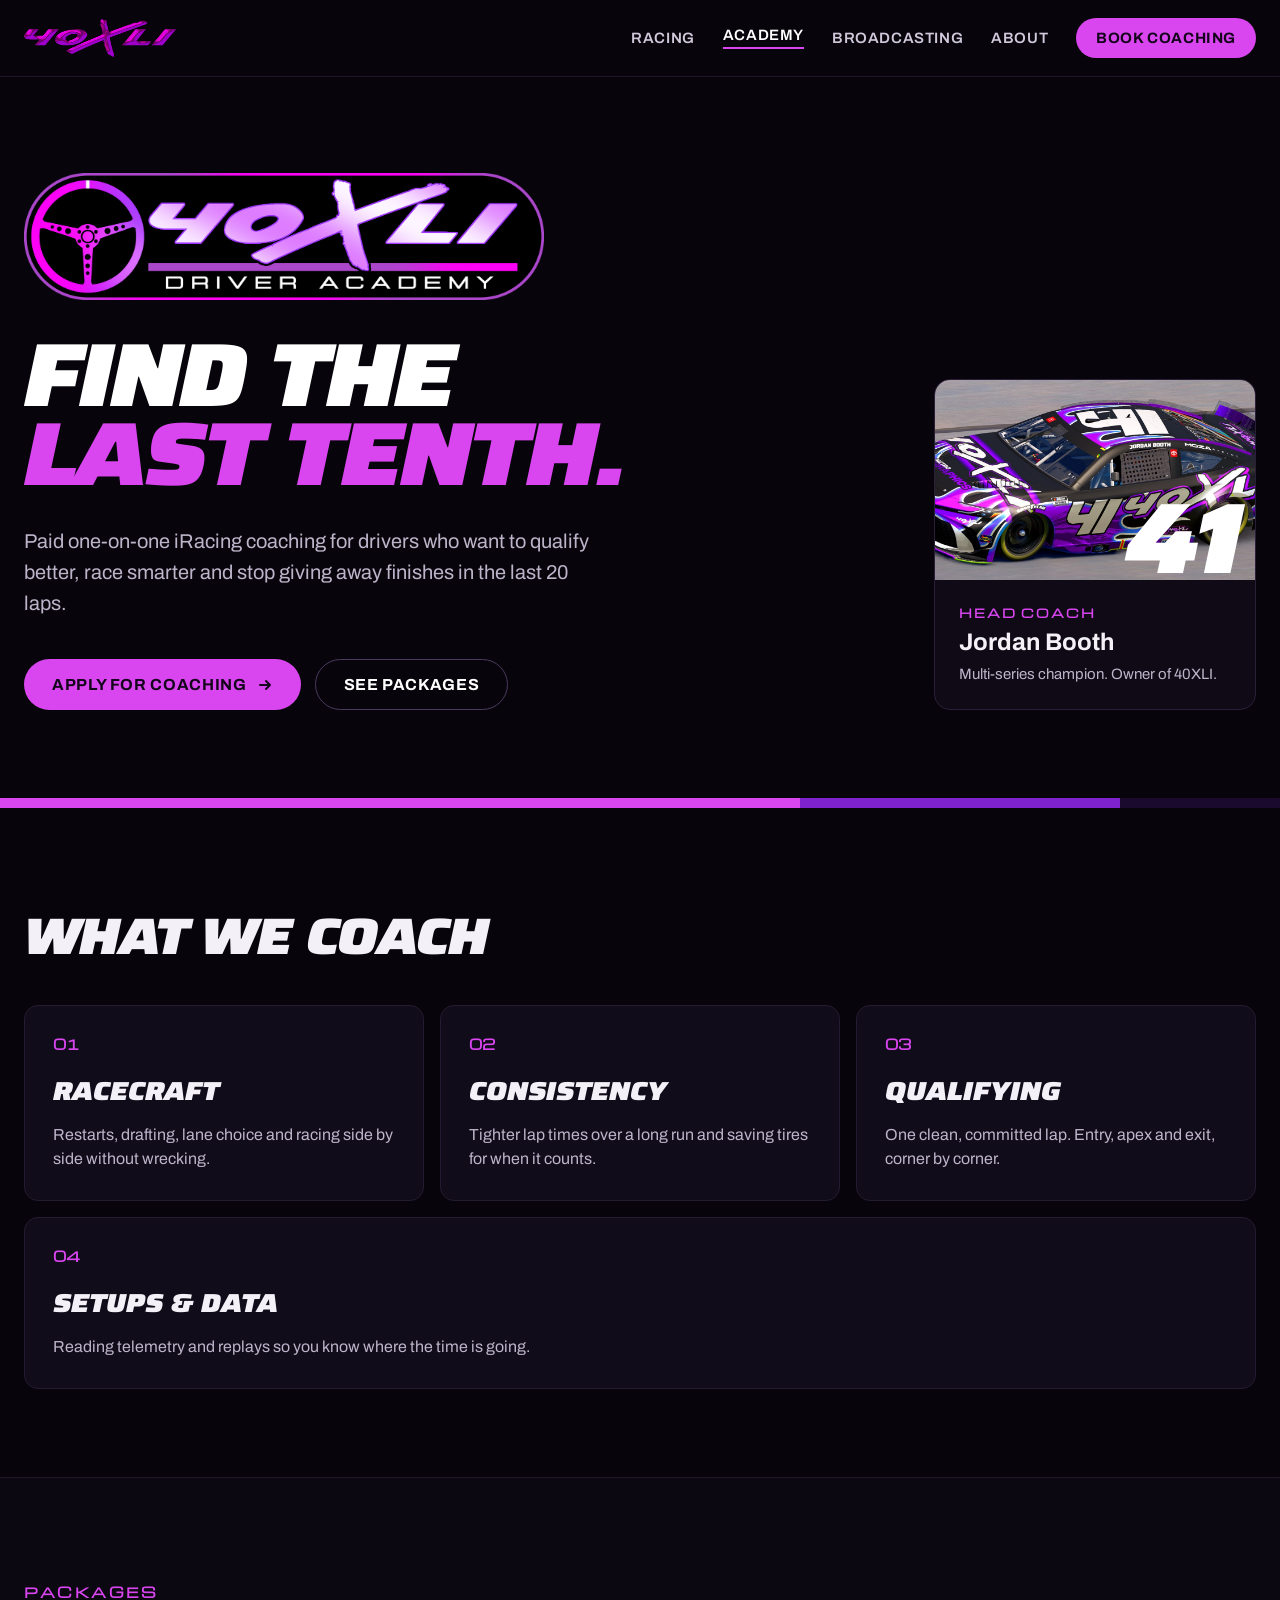
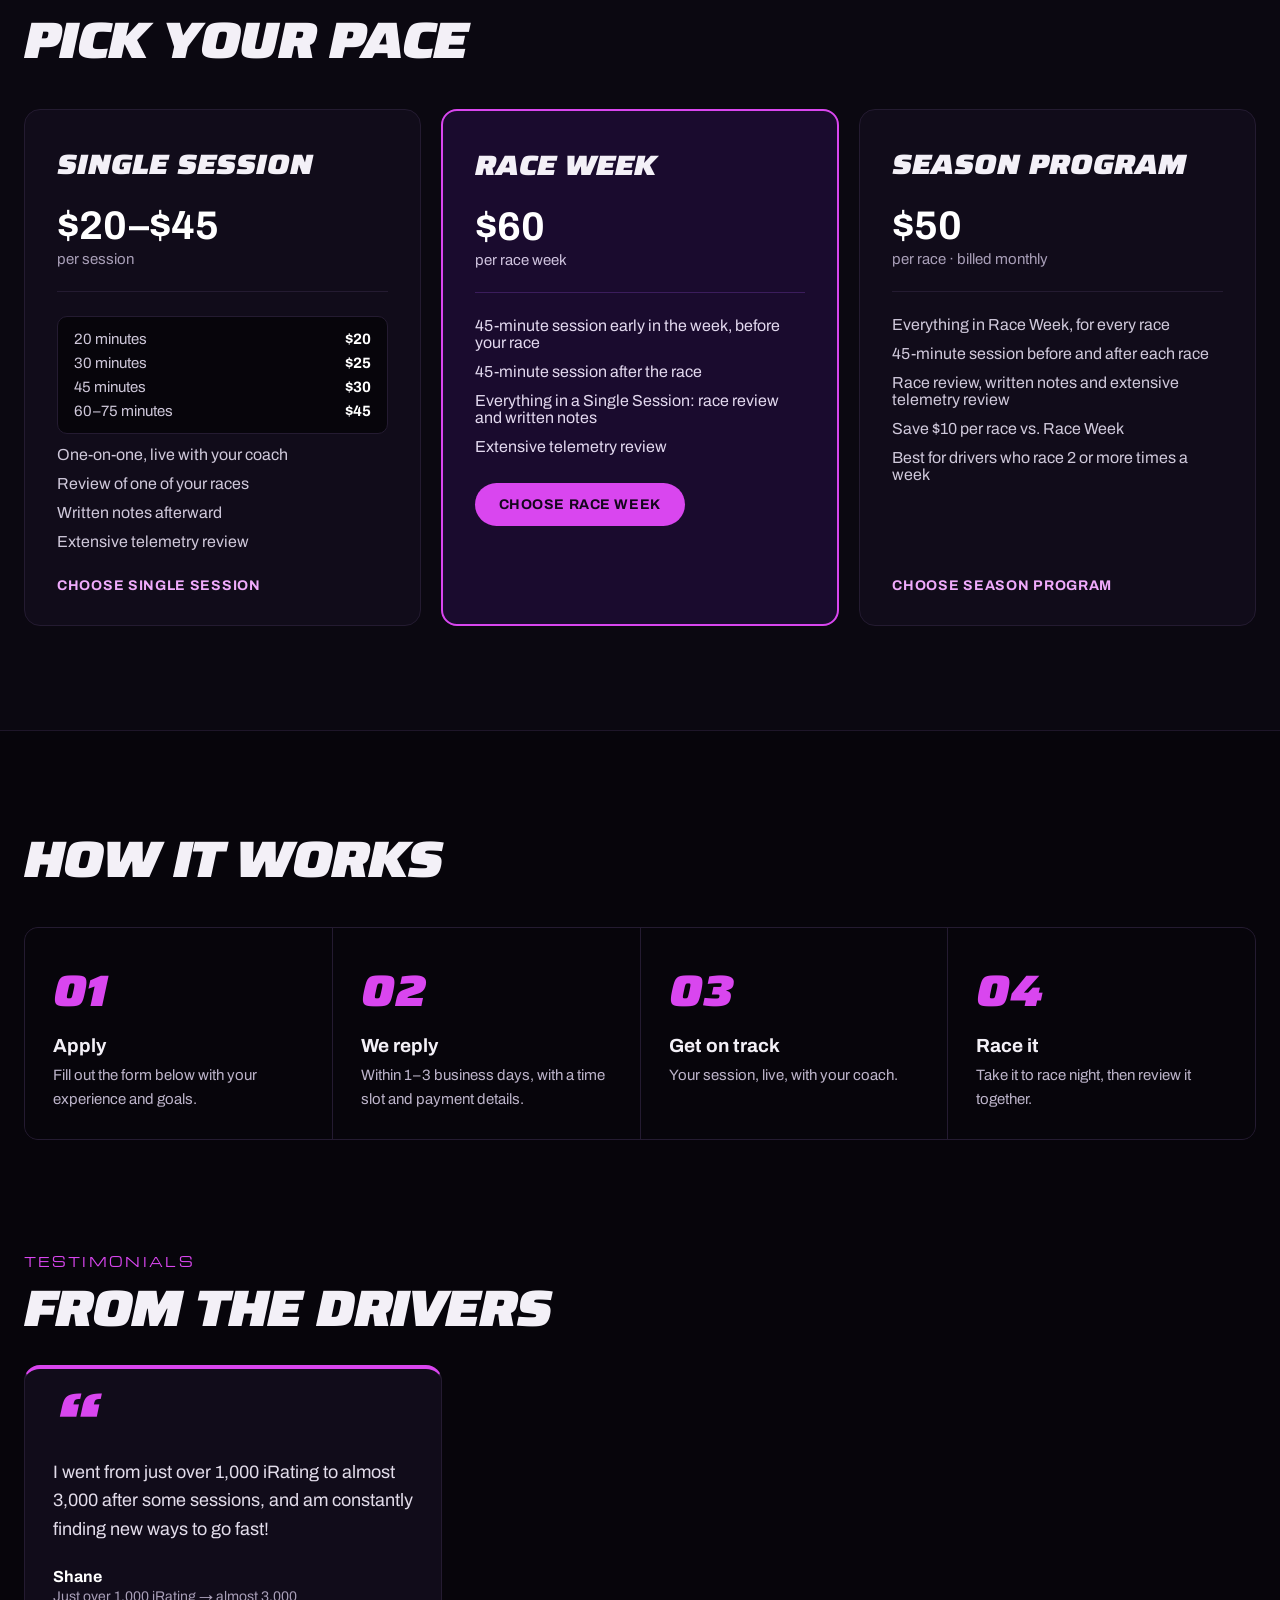
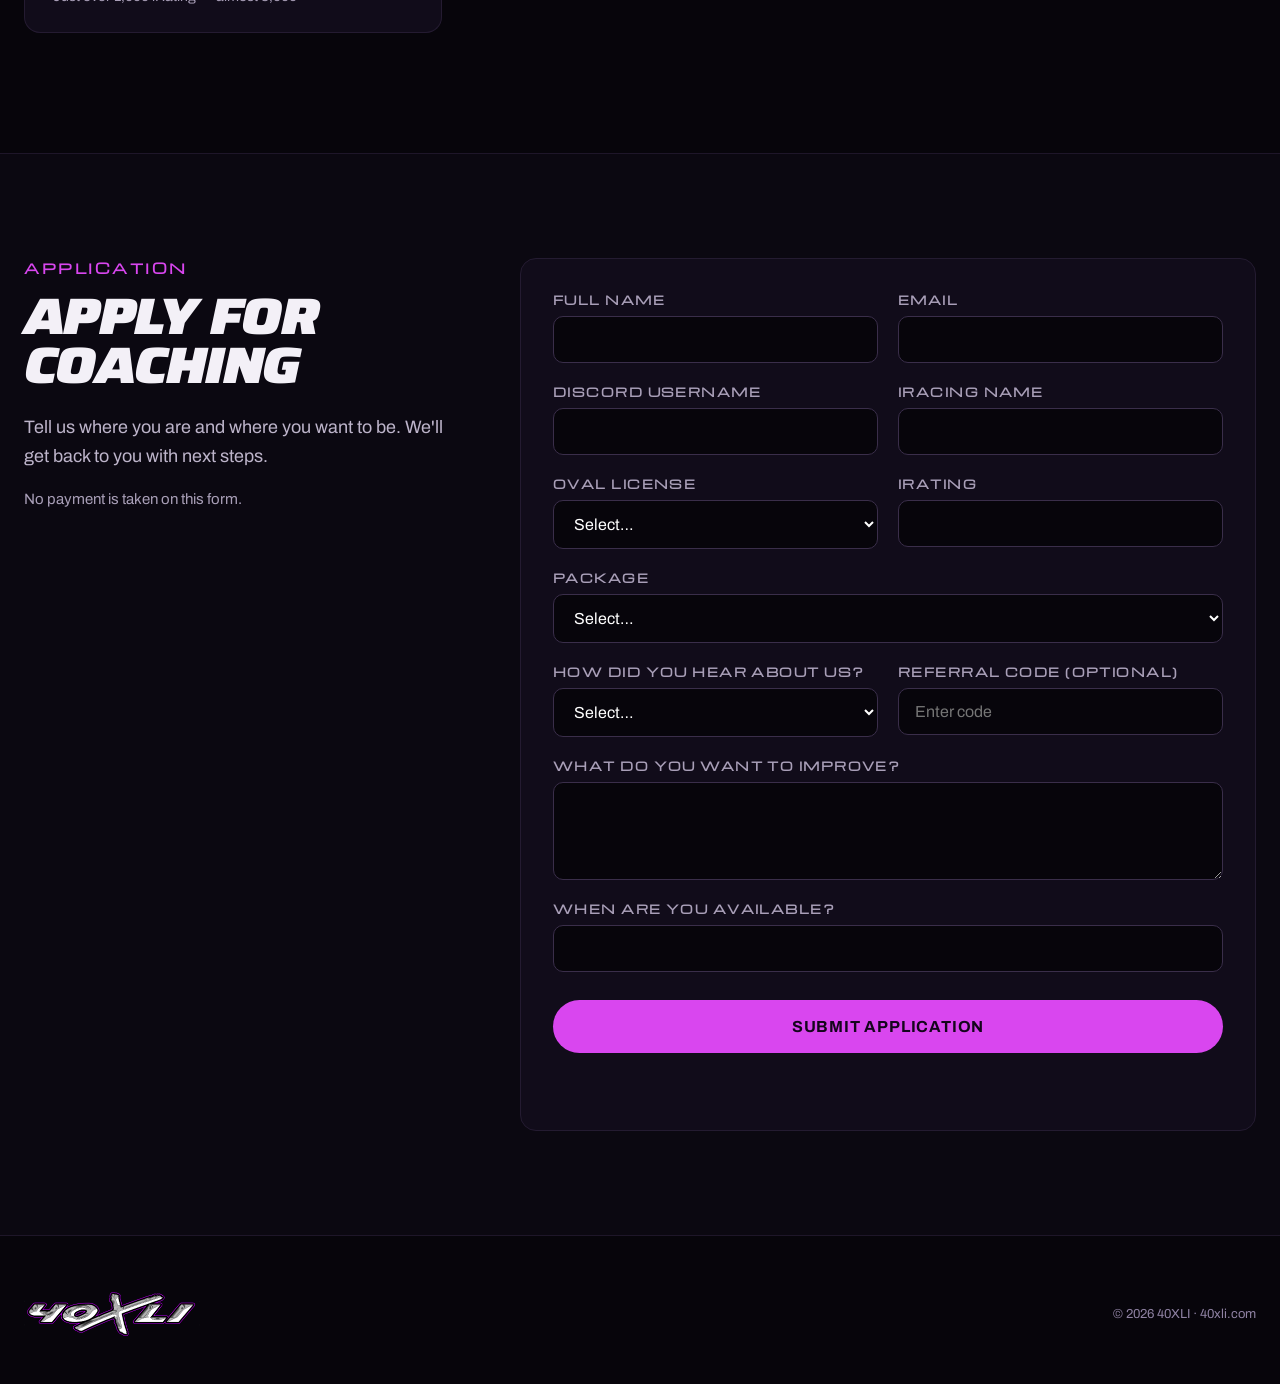
==== academy/index.html @ 5c99e4f1 "Launch 40xli.com: home, academy, broadcasting and 7 driver profiles Co-Authored-By: Claude Opus 5.5 " ====
<!doctype html>
<html lang="en">
<head>
<meta charset="utf-8">
<meta name="viewport" content="width=device-width, initial-scale=1">
<title>40XLI Driver Academy</title>
<meta name="description" content="1-on-1 iRacing oval coaching from the 40XLI Driver Academy: telemetry review, race-week prep and season programs.">
<meta property="og:type" content="website">
<meta property="og:site_name" content="40XLI">
<meta property="og:title" content="40XLI Driver Academy">
<meta property="og:description" content="1-on-1 iRacing oval coaching from the 40XLI Driver Academy: telemetry review, race-week prep and season programs.">
<meta property="og:image" content="https://40xli.com/assets/img/889fb06f8a4cb985f8349c70e184c152.jpg">
<meta name="twitter:card" content="summary_large_image">
<meta name="theme-color" content="#07050B">
<link rel="icon" type="image/png" sizes="64x64" href="../assets/favicon-64.png">
<link rel="apple-touch-icon" href="../assets/apple-touch-icon.png">
<link rel="preconnect" href="https://fonts.googleapis.com">
<link rel="preconnect" href="https://fonts.gstatic.com" crossorigin>
<link href="https://fonts.googleapis.com/css2?family=Saira:ital,wdth,wght@1,50..125,700..900&amp;family=Michroma&amp;family=Archivo:wght@400;500;600;700&amp;display=swap" rel="stylesheet">
<link rel="stylesheet" href="../assets/site.css">
</head>
<body>
<div style="width: 100%; background: rgb(7, 5, 11); color: rgb(243, 240, 247); font-family: Archivo, sans-serif; overflow: hidden;">

  
  <header style="border-bottom: 1px solid rgb(30, 22, 41);">
    <nav aria-label="Main" style="max-width: 1280px; margin: 0px auto; padding: 18px 24px; display: flex; flex-wrap: wrap; align-items: center; justify-content: space-between; gap: 16px;">
      <a href="../" style="text-decoration: none;">
        <img src="../assets/img/b43ddc08a0128ac7307b187be478bf04.png" alt="40XLI" style="height: 40px; width: auto; display: block;" decoding="async">
      </a>
      <div style="display: flex; flex-wrap: wrap; align-items: center; gap: 28px; font-size: 15px; font-weight: 600; letter-spacing: 0.04em; text-transform: uppercase;">
        <a href="../#racing" style="color: rgb(207, 200, 218); text-decoration: none;">Racing</a>
        <a href="../academy/" style="color: rgb(255, 255, 255); text-decoration: none; border-bottom: 2px solid rgb(217, 70, 239); padding-bottom: 4px;">Academy</a>
        <a href="../broadcasting/" style="color: rgb(207, 200, 218); text-decoration: none;">Broadcasting</a>
        <a href="../#about" style="color: rgb(207, 200, 218); text-decoration: none;">About</a>
        <a href="#apply" style="background: rgb(217, 70, 239); color: rgb(20, 5, 28); text-decoration: none; padding: 12px 20px; border-radius: 999px; font-weight: 700;">Book coaching</a>
      </div>
    </nav>
  </header>

  
  <section style="max-width: 1280px; margin: 0px auto; padding: 96px 24px 88px; display: flex; flex-wrap: wrap; align-items: flex-end; gap: 48px;">
    <div style="flex: 999 1 620px; min-width: 0px;">
      <img src="../assets/img/10644d0f2da880a5a801d765531eecf9.png" alt="40XLI Driver Academy" style="width: 100%; max-width: 520px; height: auto; display: block; margin: 0px 0px 36px;" loading="lazy" decoding="async">
      <h1 style="margin: 0px; font-family: Saira, sans-serif; font-stretch: 125%; font-style: italic; font-weight: 900; font-size: clamp(44px, 7vw, 108px); line-height: 0.88; letter-spacing: -0.035em; text-transform: uppercase; color: rgb(255, 255, 255);">Find the<br><span style="color: rgb(217, 70, 239);">last tenth.</span></h1>
      <p style="margin: 32px 0px 0px; max-width: 580px; font-size: 20px; line-height: 1.55; color: rgb(189, 180, 202);">Paid one-on-one iRacing coaching for drivers who want to qualify better, race smarter and stop giving away finishes in the last 20 laps.</p>
      <div style="margin-top: 40px; display: flex; flex-wrap: wrap; gap: 14px;">
        <a href="#apply" style="display: inline-flex; align-items: center; gap: 10px; background: rgb(217, 70, 239); color: rgb(20, 5, 28); text-decoration: none; padding: 16px 28px; border-radius: 999px; font-weight: 700; font-size: 16px; text-transform: uppercase; letter-spacing: 0.04em;">Apply for coaching
          <svg width="16" height="16" viewBox="0 0 16 16" fill="none" aria-hidden="true"><path d="M3 8h10M9 4l4 4-4 4" stroke="currentColor" stroke-width="2" stroke-linecap="round" stroke-linejoin="round"></path></svg></a>
        <a href="#packages" style="display: inline-flex; align-items: center; border: 1px solid rgb(74, 58, 94); color: rgb(255, 255, 255); text-decoration: none; padding: 16px 28px; border-radius: 999px; font-weight: 700; font-size: 16px; text-transform: uppercase; letter-spacing: 0.04em;">See packages</a>
      </div>
    </div>
    <aside aria-label="Your coach" style="flex: 1 1 320px; max-width: 400px; background: rgb(15, 10, 22); border: 1px solid rgb(42, 31, 56); border-radius: 16px; overflow: hidden;">
      <div style="height: 200px; background: rgb(26, 11, 46); display: flex; align-items: center; justify-content: center; position: relative;">
        <img src="../assets/img/889fb06f8a4cb985f8349c70e184c152.jpg" alt="The #41 black and purple 40XLI Toyota Camry" style="position: absolute; inset: 0px; width: 100%; height: 100%; object-fit: cover; display: block;" loading="lazy" decoding="async">
        <span style="position: absolute; right: 18px; bottom: -8px; font-family: Saira, sans-serif; font-stretch: 125%; font-style: italic; font-weight: 900; font-size: 100px; line-height: 1; letter-spacing: -0.04em; color: rgb(255, 255, 255);">41</span>
      </div>
      <div style="padding: 24px;">
        <p style="margin: 0px; font-family: Michroma, sans-serif; font-size: 12px; font-weight: 700; letter-spacing: 0.16em; color: rgb(217, 70, 239);">HEAD COACH</p>
        <p style="margin: 8px 0px 0px; font-size: 24px; font-weight: 700;">Jordan Booth</p>
        <p style="margin: 8px 0px 0px; font-size: 15px; line-height: 1.5; color: rgb(189, 180, 202);">Multi-series champion. Owner of 40XLI.</p>
      </div>
    </aside>
  </section>

  <div aria-hidden="true" style="display: flex; height: 10px;">
    <div style="flex: 5 1 0%; background: rgb(217, 70, 239);"></div>
    <div style="flex: 2 1 0%; background: rgb(126, 34, 206);"></div>
    <div style="flex: 1 1 0%; background: rgb(26, 11, 46);"></div>
  </div>

  
  <section style="max-width: 1280px; margin: 0px auto; padding: 104px 24px 88px;">
    <h2 style="margin: 0px 0px 44px; font-family: Saira, sans-serif; font-stretch: 125%; font-style: italic; font-weight: 900; font-size: clamp(30px, 4vw, 54px); line-height: 0.95; letter-spacing: -0.03em; text-transform: uppercase;">What we coach</h2>
    <div style="display: flex; flex-wrap: wrap; gap: 16px;">
      <div style="flex: 1 1 260px; background: rgb(17, 12, 26); border: 1px solid rgb(36, 27, 49); border-radius: 14px; padding: 28px;">
        <span style="font-family: Michroma, sans-serif; font-weight: 700; font-size: 14px; color: rgb(217, 70, 239);">01</span>
        <p style="margin: 16px 0px 0px; font-family: Saira, sans-serif; font-stretch: 125%; font-style: italic; font-weight: 900; font-size: 26px; text-transform: uppercase;">Racecraft</p>
        <p style="margin: 12px 0px 0px; font-size: 16px; line-height: 1.55; color: rgb(189, 180, 202);">Restarts, drafting, lane choice and racing side by side without wrecking.</p>
      </div>
      <div style="flex: 1 1 260px; background: rgb(17, 12, 26); border: 1px solid rgb(36, 27, 49); border-radius: 14px; padding: 28px;">
        <span style="font-family: Michroma, sans-serif; font-weight: 700; font-size: 14px; color: rgb(217, 70, 239);">02</span>
        <p style="margin: 16px 0px 0px; font-family: Saira, sans-serif; font-stretch: 125%; font-style: italic; font-weight: 900; font-size: 26px; text-transform: uppercase;">Consistency</p>
        <p style="margin: 12px 0px 0px; font-size: 16px; line-height: 1.55; color: rgb(189, 180, 202);">Tighter lap times over a long run and saving tires for when it counts.</p>
      </div>
      <div style="flex: 1 1 260px; background: rgb(17, 12, 26); border: 1px solid rgb(36, 27, 49); border-radius: 14px; padding: 28px;">
        <span style="font-family: Michroma, sans-serif; font-weight: 700; font-size: 14px; color: rgb(217, 70, 239);">03</span>
        <p style="margin: 16px 0px 0px; font-family: Saira, sans-serif; font-stretch: 125%; font-style: italic; font-weight: 900; font-size: 26px; text-transform: uppercase;">Qualifying</p>
        <p style="margin: 12px 0px 0px; font-size: 16px; line-height: 1.55; color: rgb(189, 180, 202);">One clean, committed lap. Entry, apex and exit, corner by corner.</p>
      </div>
      <div style="flex: 1 1 260px; background: rgb(17, 12, 26); border: 1px solid rgb(36, 27, 49); border-radius: 14px; padding: 28px;">
        <span style="font-family: Michroma, sans-serif; font-weight: 700; font-size: 14px; color: rgb(217, 70, 239);">04</span>
        <p style="margin: 16px 0px 0px; font-family: Saira, sans-serif; font-stretch: 125%; font-style: italic; font-weight: 900; font-size: 26px; text-transform: uppercase;">Setups &amp; data</p>
        <p style="margin: 12px 0px 0px; font-size: 16px; line-height: 1.55; color: rgb(189, 180, 202);">Reading telemetry and replays so you know where the time is going.</p>
      </div>
    </div>
  </section>

  
  <section id="packages" style="background: rgb(11, 8, 17); border-top: 1px solid rgb(30, 22, 41); border-bottom: 1px solid rgb(30, 22, 41);">
    <div style="max-width: 1280px; margin: 0px auto; padding: 104px 24px;">
      <p style="margin: 0px 0px 14px; font-family: Michroma, sans-serif; font-size: 14px; font-weight: 700; letter-spacing: 0.18em; color: rgb(217, 70, 239);">PACKAGES</p>
      <h2 style="margin: 0px 0px 44px; font-family: Saira, sans-serif; font-stretch: 125%; font-style: italic; font-weight: 900; font-size: clamp(30px, 4vw, 54px); line-height: 0.95; letter-spacing: -0.03em; text-transform: uppercase;">Pick your pace</h2>
      <div style="display: flex; flex-wrap: wrap; gap: 20px; align-items: stretch;">
        <div style="flex: 1 1 300px; display: flex; flex-direction: column; background: rgb(17, 12, 26); border: 1px solid rgb(36, 27, 49); border-radius: 16px; padding: 32px;">
          <p style="margin: 0px; font-family: Saira, sans-serif; font-stretch: 125%; font-style: italic; font-weight: 900; font-size: 28px; text-transform: uppercase;">Single Session</p>
          <p style="margin: 18px 0px 0px; font-size: 40px; font-weight: 700; color: rgb(255, 255, 255);">$20–$45</p>
          <p style="margin: 4px 0px 0px; font-size: 15px; color: rgb(169, 159, 184);">per session</p>
          <div style="margin: 24px 0px; height: 1px; background: rgb(36, 27, 49);"></div>
          <div style="display: flex; flex-direction: column; gap: 12px; font-size: 16px; color: rgb(207, 200, 218);">
            <div style="display: flex; flex-direction: column; gap: 8px; padding: 14px 16px; background: rgb(7, 5, 11); border: 1px solid rgb(36, 27, 49); border-radius: 10px; font-size: 15px;">
              <div style="display: flex; justify-content: space-between; gap: 12px;"><span>20 minutes</span><span style="font-weight: 700; color: rgb(255, 255, 255);">$20</span></div>
              <div style="display: flex; justify-content: space-between; gap: 12px;"><span>30 minutes</span><span style="font-weight: 700; color: rgb(255, 255, 255);">$25</span></div>
              <div style="display: flex; justify-content: space-between; gap: 12px;"><span>45 minutes</span><span style="font-weight: 700; color: rgb(255, 255, 255);">$30</span></div>
              <div style="display: flex; justify-content: space-between; gap: 12px;"><span>60–75 minutes</span><span style="font-weight: 700; color: rgb(255, 255, 255);">$45</span></div>
            </div>
            <span>One-on-one, live with your coach</span>
            <span>Review of one of your races</span>
            <span>Written notes afterward</span>
            <span>Extensive telemetry review</span>
          </div>
          <a href="#apply" style="margin-top: auto; padding-top: 28px; color: rgb(240, 171, 252); font-weight: 700; text-transform: uppercase; letter-spacing: 0.05em; font-size: 14px; text-decoration: none;">Choose single session</a>
        </div>
        <div style="flex: 1 1 300px; display: flex; flex-direction: column; background: rgb(26, 11, 46); border: 2px solid rgb(217, 70, 239); border-radius: 16px; padding: 32px;">
          <p style="margin: 0px; font-family: Saira, sans-serif; font-stretch: 125%; font-style: italic; font-weight: 900; font-size: 28px; text-transform: uppercase;">Race Week</p>
          <p style="margin: 18px 0px 0px; font-size: 40px; font-weight: 700; color: rgb(255, 255, 255);">$60</p>
          <p style="margin: 4px 0px 0px; font-size: 15px; color: rgb(207, 195, 222);">per race week</p>
          <div style="margin: 24px 0px; height: 1px; background: rgb(59, 29, 92);"></div>
          <div style="display: flex; flex-direction: column; gap: 12px; font-size: 16px; color: rgb(226, 216, 238);">
            <span>45-minute session early in the week, before your race</span>
            <span>45-minute session after the race</span>
            <span>Everything in a Single Session: race review and written notes</span>
            <span>Extensive telemetry review</span>
          </div>
          <a href="#apply" style="margin-top: 28px; align-self: flex-start; background: rgb(217, 70, 239); color: rgb(20, 5, 28); text-decoration: none; padding: 14px 24px; border-radius: 999px; font-weight: 700; font-size: 14px; text-transform: uppercase; letter-spacing: 0.04em;">Choose race week</a>
        </div>
        <div style="flex: 1 1 300px; display: flex; flex-direction: column; background: rgb(17, 12, 26); border: 1px solid rgb(36, 27, 49); border-radius: 16px; padding: 32px;">
          <p style="margin: 0px; font-family: Saira, sans-serif; font-stretch: 125%; font-style: italic; font-weight: 900; font-size: 28px; text-transform: uppercase;">Season Program</p>
          <p style="margin: 18px 0px 0px; font-size: 40px; font-weight: 700; color: rgb(255, 255, 255);">$50</p>
          <p style="margin: 4px 0px 0px; font-size: 15px; color: rgb(169, 159, 184);">per race · billed monthly</p>
          <div style="margin: 24px 0px; height: 1px; background: rgb(36, 27, 49);"></div>
          <div style="display: flex; flex-direction: column; gap: 12px; font-size: 16px; color: rgb(207, 200, 218);">
            <span>Everything in Race Week, for every race</span>
            <span>45-minute session before and after each race</span>
            <span>Race review, written notes and extensive telemetry review</span>
            <span>Save $10 per race vs. Race Week</span>
            <span>Best for drivers who race 2 or more times a week</span>
          </div>
          <a href="#apply" style="margin-top: auto; padding-top: 28px; color: rgb(240, 171, 252); font-weight: 700; text-transform: uppercase; letter-spacing: 0.05em; font-size: 14px; text-decoration: none;">Choose season program</a>
        </div>
      </div>
    </div>
  </section>

  
  <section style="max-width: 1280px; margin: 0px auto; padding: 104px 24px 88px;">
    <h2 style="margin: 0px 0px 44px; font-family: Saira, sans-serif; font-stretch: 125%; font-style: italic; font-weight: 900; font-size: clamp(30px, 4vw, 54px); line-height: 0.95; letter-spacing: -0.03em; text-transform: uppercase;">How it works</h2>
    <ol style="margin: 0px; padding: 0px; list-style: none; display: flex; flex-wrap: wrap; gap: 1px; background: rgb(36, 27, 49); border: 1px solid rgb(36, 27, 49); border-radius: 14px; overflow: hidden;">
      <li style="flex: 1 1 240px; background: rgb(7, 5, 11); padding: 28px;">
        <span style="font-family: Saira, sans-serif; font-stretch: 125%; font-style: italic; font-weight: 900; font-size: 44px; color: rgb(217, 70, 239);">01</span>
        <p style="margin: 10px 0px 0px; font-weight: 700; font-size: 19px;">Apply</p>
        <p style="margin: 8px 0px 0px; font-size: 15px; line-height: 1.55; color: rgb(189, 180, 202);">Fill out the form below with your experience and goals.</p>
      </li>
      <li style="flex: 1 1 240px; background: rgb(7, 5, 11); padding: 28px;">
        <span style="font-family: Saira, sans-serif; font-stretch: 125%; font-style: italic; font-weight: 900; font-size: 44px; color: rgb(217, 70, 239);">02</span>
        <p style="margin: 10px 0px 0px; font-weight: 700; font-size: 19px;">We reply</p>
        <p style="margin: 8px 0px 0px; font-size: 15px; line-height: 1.55; color: rgb(189, 180, 202);">Within 1–3 business days, with a time slot and payment details.</p>
      </li>
      <li style="flex: 1 1 240px; background: rgb(7, 5, 11); padding: 28px;">
        <span style="font-family: Saira, sans-serif; font-stretch: 125%; font-style: italic; font-weight: 900; font-size: 44px; color: rgb(217, 70, 239);">03</span>
        <p style="margin: 10px 0px 0px; font-weight: 700; font-size: 19px;">Get on track</p>
        <p style="margin: 8px 0px 0px; font-size: 15px; line-height: 1.55; color: rgb(189, 180, 202);">Your session, live, with your coach.</p>
      </li>
      <li style="flex: 1 1 240px; background: rgb(7, 5, 11); padding: 28px;">
        <span style="font-family: Saira, sans-serif; font-stretch: 125%; font-style: italic; font-weight: 900; font-size: 44px; color: rgb(217, 70, 239);">04</span>
        <p style="margin: 10px 0px 0px; font-weight: 700; font-size: 19px;">Race it</p>
        <p style="margin: 8px 0px 0px; font-size: 15px; line-height: 1.55; color: rgb(189, 180, 202);">Take it to race night, then review it together.</p>
      </li>
    </ol>
  </section>

  
  <section aria-label="Testimonials" style="max-width: 1280px; margin: 0px auto; padding: 24px 24px 104px;">
    <div style="display: flex; flex-wrap: wrap; align-items: flex-end; justify-content: space-between; gap: 20px; margin-bottom: 32px;">
      <div>
        <p style="margin: 0px 0px 14px; font-family: Michroma, sans-serif; font-size: 13px; letter-spacing: 0.18em; color: rgb(217, 70, 239);">TESTIMONIALS</p>
        <h2 style="margin: 0px; font-family: Saira, sans-serif; font-stretch: 125%; font-style: italic; font-weight: 900; font-size: clamp(30px, 4vw, 54px); line-height: 0.95; letter-spacing: -0.03em; text-transform: uppercase;">From the drivers</h2>
      </div>
          </div>
    <div style="display: flex; gap: 16px; overflow-x: auto; scroll-snap-type: x mandatory; padding-bottom: 16px;">
      
        <figure style="flex: 0 0 360px; max-width: 85vw; scroll-snap-align: start; margin: 0px; display: flex; flex-direction: column; background: rgb(17, 12, 26); border-width: 4px 1px 1px; border-style: solid; border-color: rgb(217, 70, 239) rgb(36, 27, 49) rgb(36, 27, 49); border-image: initial; border-radius: 16px; padding: 28px;">
          <span aria-hidden="true" style="font-family: Saira, sans-serif; font-stretch: 125%; font-style: italic; font-weight: 900; font-size: 72px; line-height: 0.6; color: rgb(217, 70, 239);">“</span>
          <blockquote style="margin: 18px 0px 0px; font-size: 18px; line-height: 1.6; color: rgb(226, 220, 234);"><span class="sc-interp">I went from just over 1,000 iRating to almost 3,000 after some sessions, and am constantly finding new ways to go fast!</span></blockquote>
          <figcaption style="margin-top: auto; padding-top: 24px;">
            <p style="margin: 0px; font-weight: 700; font-size: 16px; color: rgb(255, 255, 255);"><span class="sc-interp">Shane</span></p>
            <p style="margin: 4px 0px 0px; font-size: 14px; color: rgb(169, 159, 184);"><span class="sc-interp">Just over 1,000 iRating → almost 3,000</span></p>
          </figcaption>
        </figure>
      
    </div>
  </section>

  
  <section id="apply" style="background: rgb(11, 8, 17); border-top: 1px solid rgb(30, 22, 41);">
    <div style="max-width: 1280px; margin: 0px auto; padding: 104px 24px; display: flex; flex-wrap: wrap; gap: 56px; align-items: flex-start;">
      <div style="flex: 1 1 340px; min-width: 0px;">
        <p style="margin: 0px 0px 14px; font-family: Michroma, sans-serif; font-size: 14px; font-weight: 700; letter-spacing: 0.18em; color: rgb(217, 70, 239);">APPLICATION</p>
        <h2 style="margin: 0px; font-family: Saira, sans-serif; font-stretch: 125%; font-style: italic; font-weight: 900; font-size: clamp(30px, 4vw, 54px); line-height: 0.95; letter-spacing: -0.03em; text-transform: uppercase;">Apply for<br>coaching</h2>
        <p style="margin: 24px 0px 0px; max-width: 420px; font-size: 18px; line-height: 1.6; color: rgb(189, 180, 202);">Tell us where you are and where you want to be. We'll get back to you with next steps.</p>
        <p style="margin: 20px 0px 0px; font-size: 15px; color: rgb(169, 159, 184);">No payment is taken on this form.</p>
      </div>
      <form aria-label="Coaching application" style="flex: 1.5 1 520px; min-width: 0px; background: rgb(17, 12, 26); border: 1px solid rgb(36, 27, 49); border-radius: 16px; padding: 32px; display: flex; flex-wrap: wrap; gap: 20px;">
        <div style="flex: 1 1 240px; display: flex; flex-direction: column; gap: 8px;">
          <label for="f-name" style="font-family: Michroma, sans-serif; font-size: 12px; font-weight: 700; letter-spacing: 0.12em; color: rgb(169, 159, 184);">FULL NAME</label>
          <input id="f-name" type="text" style="background: rgb(7, 5, 11); border: 1px solid rgb(58, 46, 74); border-radius: 10px; padding: 14px 16px; color: rgb(255, 255, 255); font-size: 16px; font-family: Archivo, sans-serif;">
        </div>
        <div style="flex: 1 1 240px; display: flex; flex-direction: column; gap: 8px;">
          <label for="f-email" style="font-family: Michroma, sans-serif; font-size: 12px; font-weight: 700; letter-spacing: 0.12em; color: rgb(169, 159, 184);">EMAIL</label>
          <input id="f-email" type="email" style="background: rgb(7, 5, 11); border: 1px solid rgb(58, 46, 74); border-radius: 10px; padding: 14px 16px; color: rgb(255, 255, 255); font-size: 16px; font-family: Archivo, sans-serif;">
        </div>
        <div style="flex: 1 1 240px; display: flex; flex-direction: column; gap: 8px;">
          <label for="f-discord" style="font-family: Michroma, sans-serif; font-size: 12px; font-weight: 700; letter-spacing: 0.12em; color: rgb(169, 159, 184);">DISCORD USERNAME</label>
          <input id="f-discord" type="text" style="background: rgb(7, 5, 11); border: 1px solid rgb(58, 46, 74); border-radius: 10px; padding: 14px 16px; color: rgb(255, 255, 255); font-size: 16px; font-family: Archivo, sans-serif;">
        </div>
        <div style="flex: 1 1 240px; display: flex; flex-direction: column; gap: 8px;">
          <label for="f-iracing" style="font-family: Michroma, sans-serif; font-size: 12px; font-weight: 700; letter-spacing: 0.12em; color: rgb(169, 159, 184);">IRACING NAME</label>
          <input id="f-iracing" type="text" style="background: rgb(7, 5, 11); border: 1px solid rgb(58, 46, 74); border-radius: 10px; padding: 14px 16px; color: rgb(255, 255, 255); font-size: 16px; font-family: Archivo, sans-serif;">
        </div>
        <div style="flex: 1 1 240px; display: flex; flex-direction: column; gap: 8px;">
          <label for="f-license" style="font-family: Michroma, sans-serif; font-size: 12px; font-weight: 700; letter-spacing: 0.12em; color: rgb(169, 159, 184);">OVAL LICENSE</label>
          <select id="f-license" style="background: rgb(7, 5, 11); border: 1px solid rgb(58, 46, 74); border-radius: 10px; padding: 14px 16px; color: rgb(255, 255, 255); font-size: 16px; font-family: Archivo, sans-serif;">
            <option>Rookie</option><option>D</option><option>C</option><option>B</option><option>A</option><option>Pro</option>
          </select>
        </div>
        <div style="flex: 1 1 240px; display: flex; flex-direction: column; gap: 8px;">
          <label for="f-ir" style="font-family: Michroma, sans-serif; font-size: 12px; font-weight: 700; letter-spacing: 0.12em; color: rgb(169, 159, 184);">IRATING</label>
          <input id="f-ir" type="number" style="background: rgb(7, 5, 11); border: 1px solid rgb(58, 46, 74); border-radius: 10px; padding: 14px 16px; color: rgb(255, 255, 255); font-size: 16px; font-family: Archivo, sans-serif;">
        </div>
        <div style="flex: 1 1 100%; display: flex; flex-direction: column; gap: 8px;">
          <label for="f-pkg" style="font-family: Michroma, sans-serif; font-size: 12px; font-weight: 700; letter-spacing: 0.12em; color: rgb(169, 159, 184);">PACKAGE</label>
          <select id="f-pkg" style="background: rgb(7, 5, 11); border: 1px solid rgb(58, 46, 74); border-radius: 10px; padding: 14px 16px; color: rgb(255, 255, 255); font-size: 16px; font-family: Archivo, sans-serif;">
            <option>Single Session</option><option>Race Week</option><option>Season Program</option><option>Not sure yet</option>
          </select>
        </div>
        <div style="flex: 1 1 240px; display: flex; flex-direction: column; gap: 8px;">
          <label for="f-heard" style="font-family: Michroma, sans-serif; font-size: 12px; font-weight: 700; letter-spacing: 0.12em; color: rgb(169, 159, 184);">HOW DID YOU HEAR ABOUT US?</label>
          <select id="f-heard" style="background: rgb(7, 5, 11); border: 1px solid rgb(58, 46, 74); border-radius: 10px; padding: 14px 16px; color: rgb(255, 255, 255); font-size: 16px; font-family: Archivo, sans-serif;">
            <option>Referred by a driver</option><option>Discord</option><option>YouTube / broadcasts</option><option>Instagram</option><option>Raced against a 40XLI driver</option><option>Other</option>
          </select>
        </div>
        <div style="flex: 1 1 240px; display: flex; flex-direction: column; gap: 8px;">
          <label for="f-ref" style="font-family: Michroma, sans-serif; font-size: 12px; font-weight: 700; letter-spacing: 0.12em; color: rgb(169, 159, 184);">REFERRAL CODE (OPTIONAL)</label>
          <input id="f-ref" type="text" placeholder="Enter code" style="background: rgb(7, 5, 11); border: 1px solid rgb(58, 46, 74); border-radius: 10px; padding: 14px 16px; color: rgb(255, 255, 255); font-size: 16px; font-family: Archivo, sans-serif;">
        </div>
        <div style="flex: 1 1 100%; display: flex; flex-direction: column; gap: 8px;">
          <label for="f-goals" style="font-family: Michroma, sans-serif; font-size: 12px; font-weight: 700; letter-spacing: 0.12em; color: rgb(169, 159, 184);">WHAT DO YOU WANT TO IMPROVE?</label>
          <textarea id="f-goals" rows="4" style="background: rgb(7, 5, 11); border: 1px solid rgb(58, 46, 74); border-radius: 10px; padding: 14px 16px; color: rgb(255, 255, 255); font-size: 16px; font-family: Archivo, sans-serif; resize: vertical;"></textarea>
        </div>
        <div style="flex: 1 1 100%; display: flex; flex-direction: column; gap: 8px;">
          <label for="f-avail" style="font-family: Michroma, sans-serif; font-size: 12px; font-weight: 700; letter-spacing: 0.12em; color: rgb(169, 159, 184);">WHEN ARE YOU AVAILABLE?</label>
          <input id="f-avail" type="text" style="background: rgb(7, 5, 11); border: 1px solid rgb(58, 46, 74); border-radius: 10px; padding: 14px 16px; color: rgb(255, 255, 255); font-size: 16px; font-family: Archivo, sans-serif;">
        </div>
        <button type="button" style="flex: 1 1 100%; margin-top: 8px; background: rgb(217, 70, 239); color: rgb(20, 5, 28); border: 0px; border-radius: 999px; padding: 18px; font-family: Archivo, sans-serif; font-weight: 700; font-size: 16px; text-transform: uppercase; letter-spacing: 0.05em; cursor: pointer;">Submit application</button>
      </form>
    </div>
  </section>

  
  <footer style="max-width: 1280px; margin: 0px auto; padding: 56px 24px 48px; display: flex; flex-wrap: wrap; justify-content: space-between; gap: 16px; border-top: 1px solid rgb(30, 22, 41); font-size: 13px; color: rgb(143, 130, 163);">
    <img src="../assets/img/806e2a63f663cae1a0bf0832217b07f8.png" alt="40XLI" style="height: 44px; width: auto; display: block;" loading="lazy" decoding="async">
    <span style="align-self: center;">© 2026 40XLI · 40xli.com</span>
  </footer></div>
<script src="../assets/site.js" defer></script>
</body>
</html>
---- assets/site.css ----
html { scroll-behavior: smooth; -webkit-text-size-adjust: 100%; }
body { margin: 0; background: #07050B; }
a { color: #F0ABFC; }
a:hover { color: #FFFFFF; }
img { max-width: 100%; }
:focus-visible { outline: 2px solid #F0ABFC; outline-offset: 3px; }
section[id], footer[id] { scroll-margin-top: 16px; }

/* forms */
.hp-field { position: absolute !important; left: -10000px !important; width: 1px; height: 1px; opacity: 0; }
.form-status { margin: 4px 0 0; min-height: 1.4em; font-family: 'Archivo', sans-serif; font-size: 15px; font-weight: 600; color: #CFC8DA; }
.form-status.ok { color: #86EFAC; }
.form-status.err { color: #FCA5A5; }
button[disabled] { opacity: .6; cursor: progress; }

@media (prefers-reduced-motion: reduce) { html { scroll-behavior: auto; } }
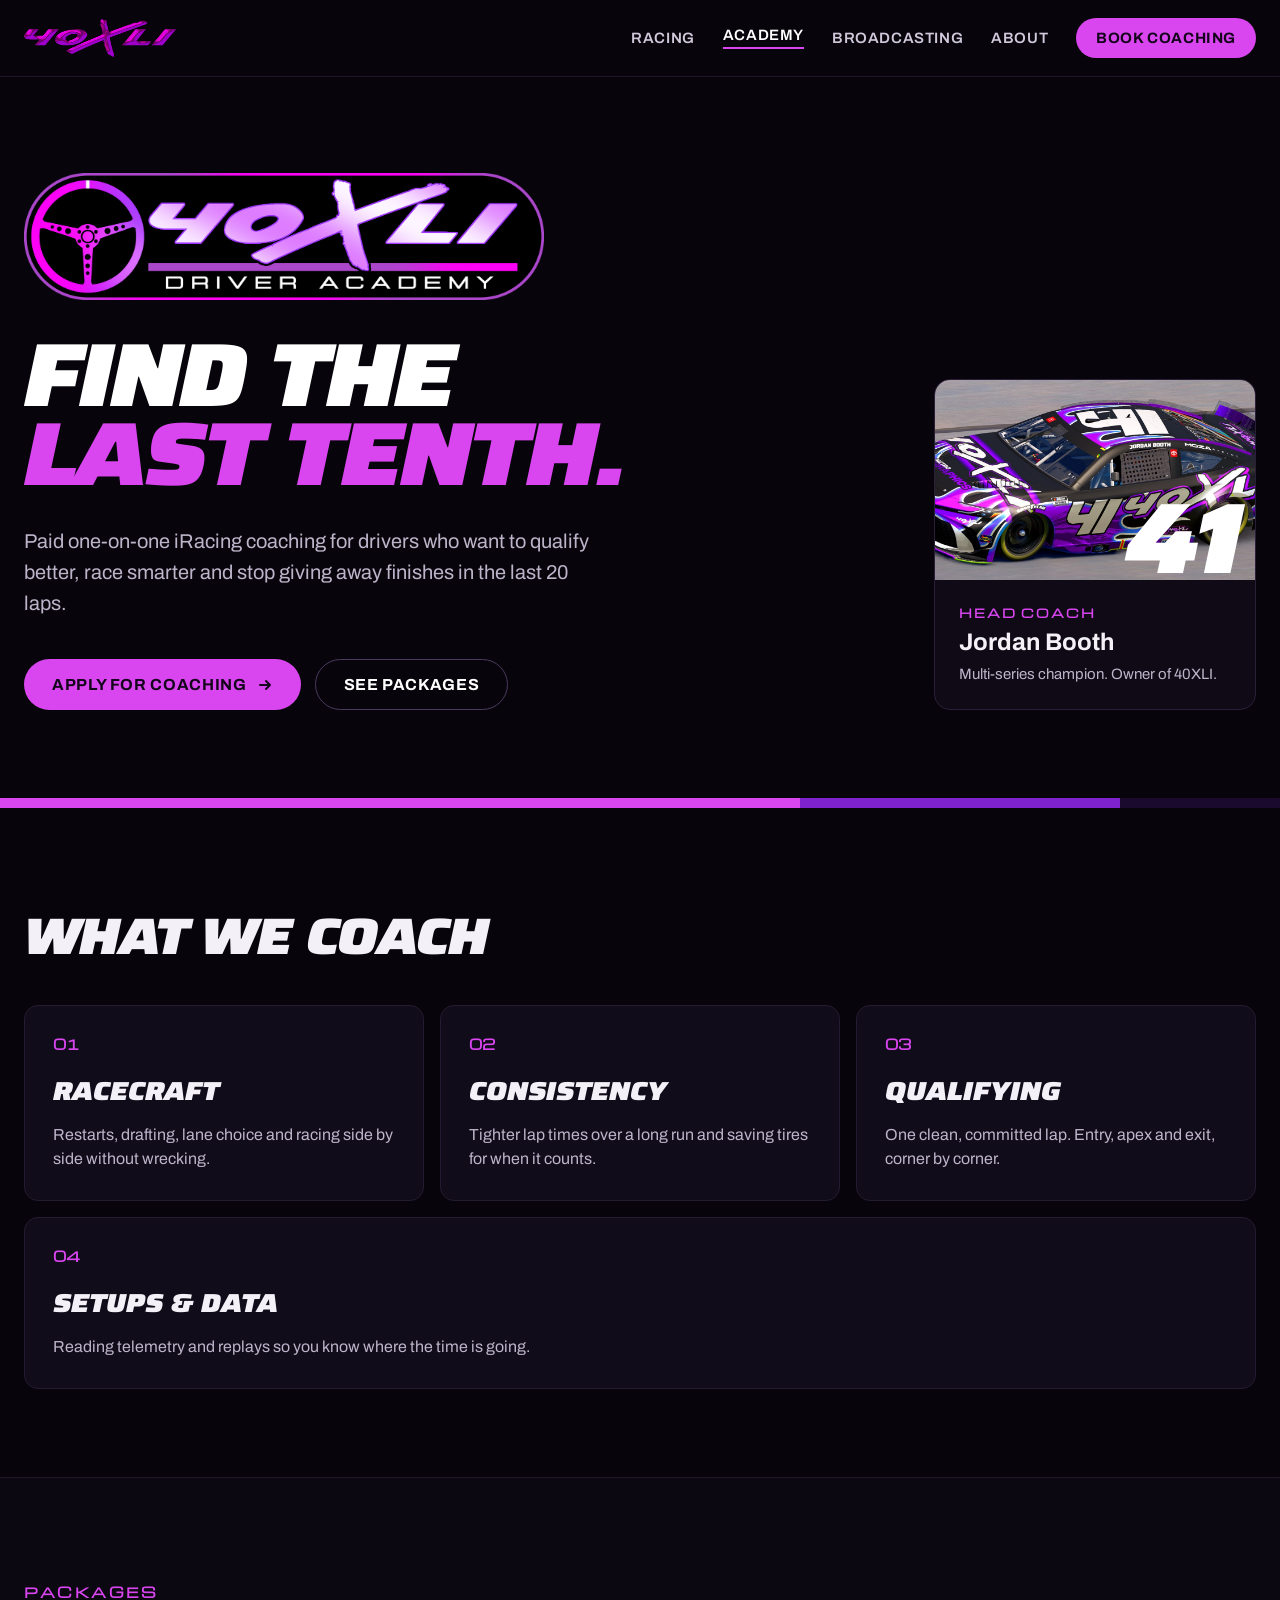
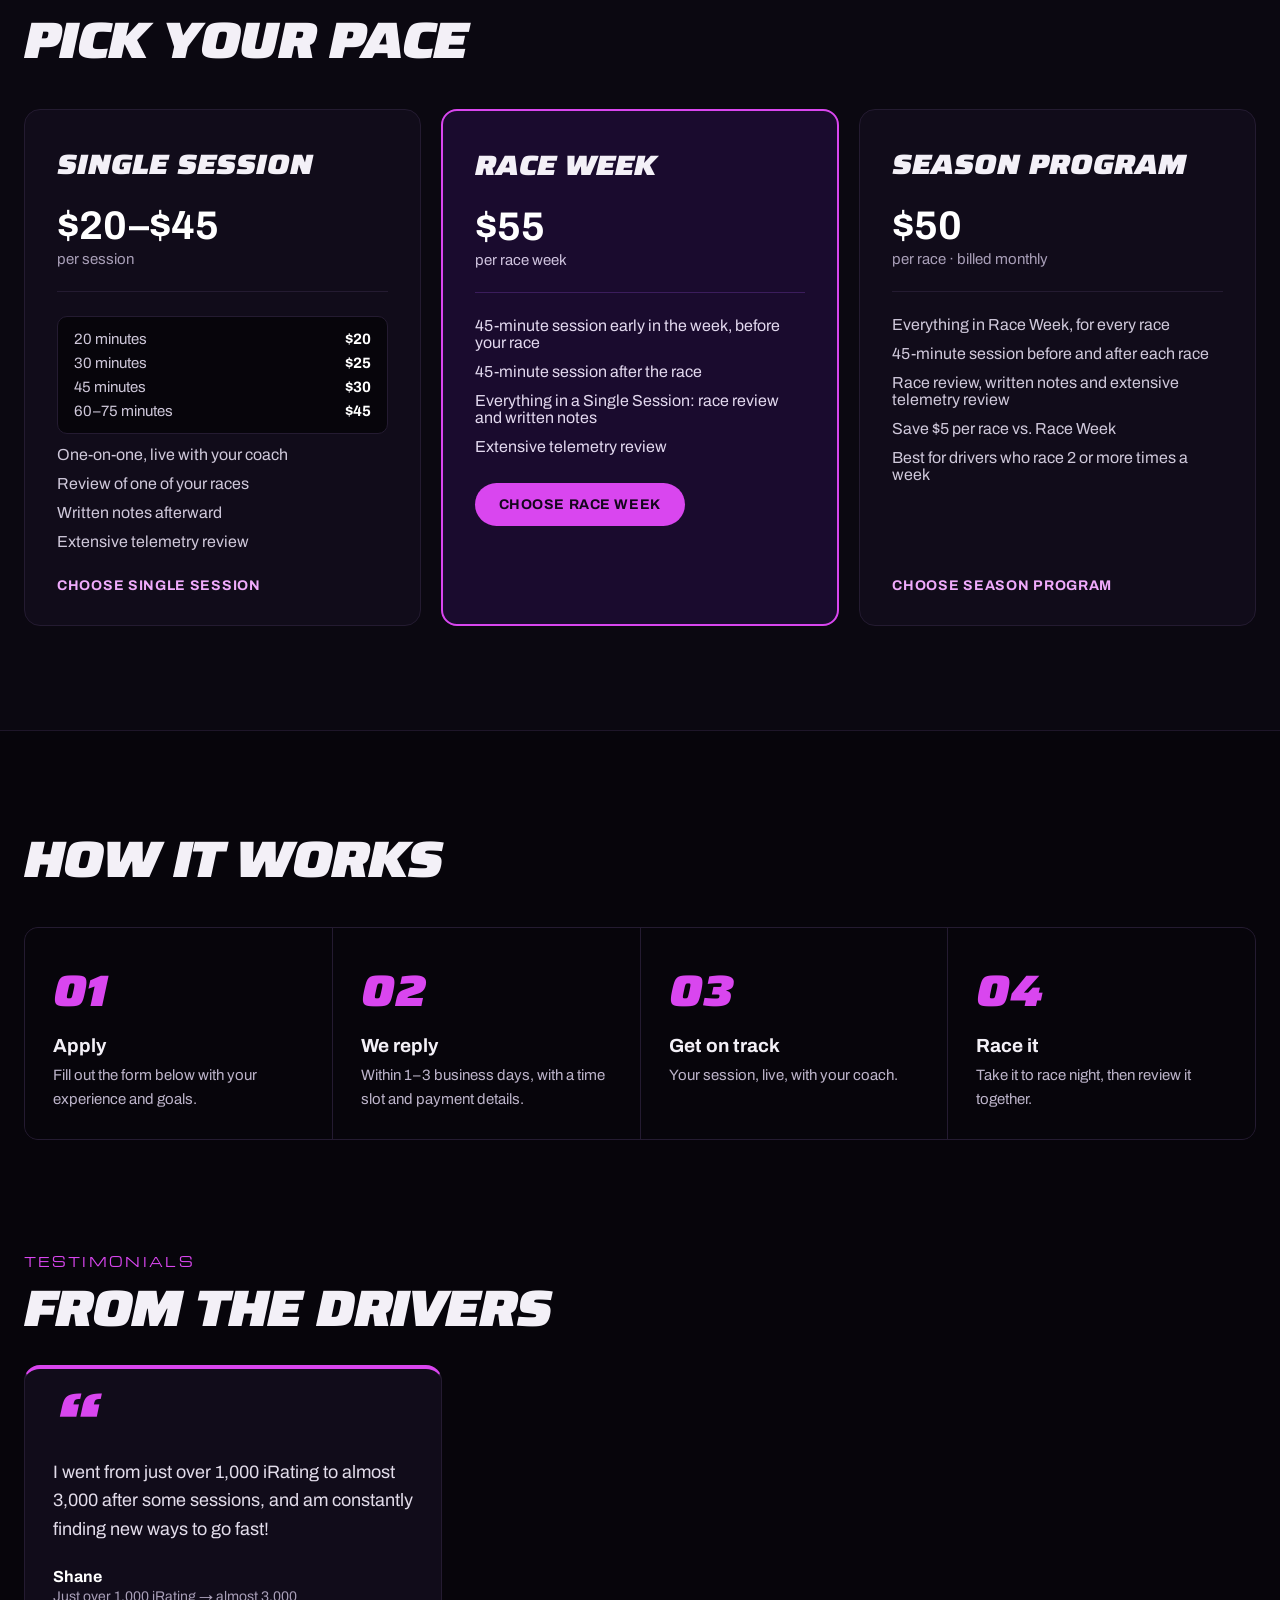
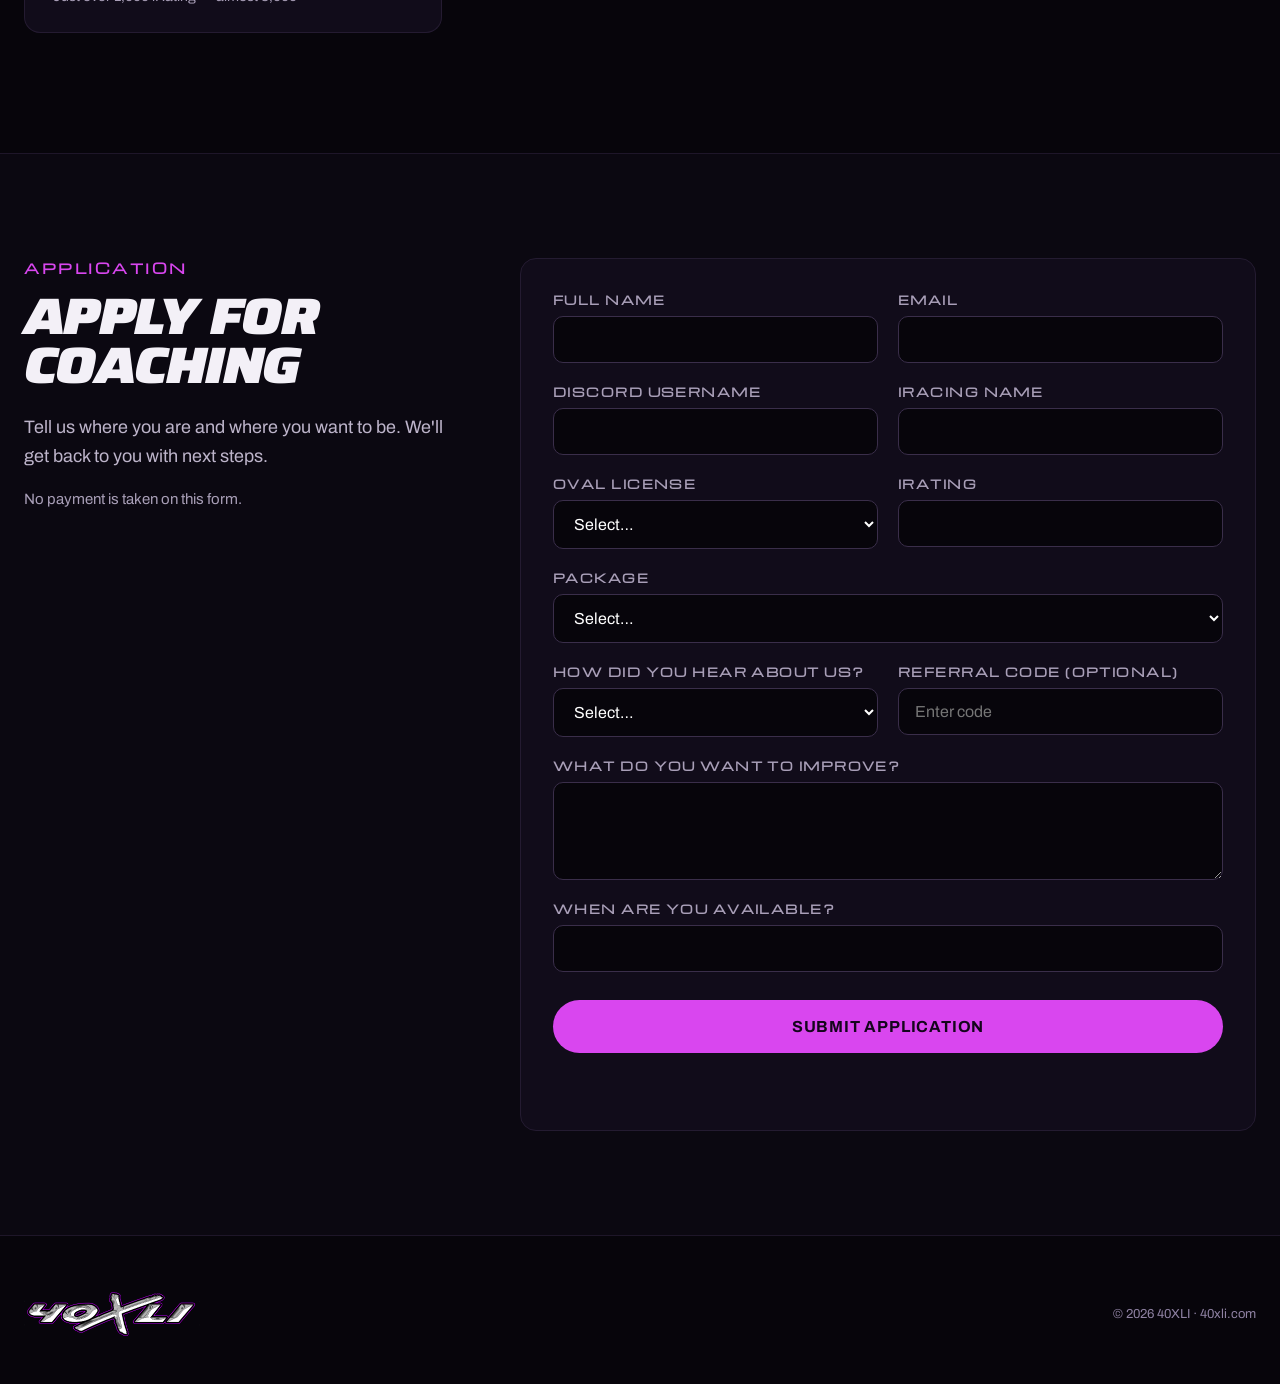
==== commit 91acfa29: "Race Week price to $55 Co-Authored-By: Claude Opus 5.5 <noreply@anthropic.com> Claude-Session: https" ====
--- a/academy/index.html
+++ b/academy/index.html
@@ -123,7 +123,7 @@
         </div>
         <div style="flex: 1 1 300px; display: flex; flex-direction: column; background: rgb(26, 11, 46); border: 2px solid rgb(217, 70, 239); border-radius: 16px; padding: 32px;">
           <p style="margin: 0px; font-family: Saira, sans-serif; font-stretch: 125%; font-style: italic; font-weight: 900; font-size: 28px; text-transform: uppercase;">Race Week</p>
-          <p style="margin: 18px 0px 0px; font-size: 40px; font-weight: 700; color: rgb(255, 255, 255);">$60</p>
+          <p style="margin: 18px 0px 0px; font-size: 40px; font-weight: 700; color: rgb(255, 255, 255);">$55</p>
           <p style="margin: 4px 0px 0px; font-size: 15px; color: rgb(207, 195, 222);">per race week</p>
           <div style="margin: 24px 0px; height: 1px; background: rgb(59, 29, 92);"></div>
           <div style="display: flex; flex-direction: column; gap: 12px; font-size: 16px; color: rgb(226, 216, 238);">
@@ -143,7 +143,7 @@
             <span>Everything in Race Week, for every race</span>
             <span>45-minute session before and after each race</span>
             <span>Race review, written notes and extensive telemetry review</span>
-            <span>Save $10 per race vs. Race Week</span>
+            <span>Save $5 per race vs. Race Week</span>
             <span>Best for drivers who race 2 or more times a week</span>
           </div>
           <a href="#apply" style="margin-top: auto; padding-top: 28px; color: rgb(240, 171, 252); font-weight: 700; text-transform: uppercase; letter-spacing: 0.05em; font-size: 14px; text-decoration: none;">Choose season program</a>
--- a/assets/site.css
+++ b/assets/site.css
@@ -14,3 +14,28 @@
 button[disabled] { opacity: .6; cursor: progress; }
 
 @media (prefers-reduced-motion: reduce) { html { scroll-behavior: auto; } }
+
+/* livery rotator: same 3-across layout; arrows rotate which schemes are shown */
+.livery-carousel { position: relative; }
+.livery-track { display: flex; flex-wrap: wrap; gap: 20px; }
+.livery-track > figure[hidden] { display: none !important; }
+.lc-btn { position: absolute; top: calc((100% - 34px) / 2); transform: translateY(-50%); z-index: 2; width: 48px; height: 48px; border-radius: 999px; border: 1px solid #5B2A86; background: rgba(20, 5, 28, .88); color: #F3F0F7; display: flex; align-items: center; justify-content: center; cursor: pointer; transition: background .15s; }
+.lc-btn:hover { background: #D946EF; color: #14051C; }
+.lc-prev { left: -14px; }
+.lc-next { right: -14px; }
+.livery-carousel.no-scroll .lc-btn { display: none; }
+@media (max-width: 760px) { .lc-prev { left: 4px; } .lc-next { right: 4px; } }
+
+/* championships: equal-width cards so an odd one out doesn't stretch across the row */
+.champ-grid { display: grid !important; grid-template-columns: repeat(auto-fill, minmax(300px, 1fr)); }
+
+/* home page photo header: full-width banner that fades into the headline */
+.home-banner {
+  height: clamp(240px, 38vw, 520px);
+  background:
+    linear-gradient(180deg, rgba(7,5,11,.15) 0%, rgba(7,5,11,0) 35%, rgba(7,5,11,.55) 75%, #07050B 100%),
+    url("img/home-hero-talladega-pack.jpg") 50% 52% / cover no-repeat;
+}
+.home-hero > section { position: relative; margin-top: clamp(-150px, -9vw, -40px) !important; padding-top: 0 !important; }
+.home-hero aside { background: rgba(15, 10, 22, .9) !important; backdrop-filter: blur(6px); -webkit-backdrop-filter: blur(6px); }
+.home-hero h1 { text-shadow: 0 4px 24px rgba(7,5,11,.6); }
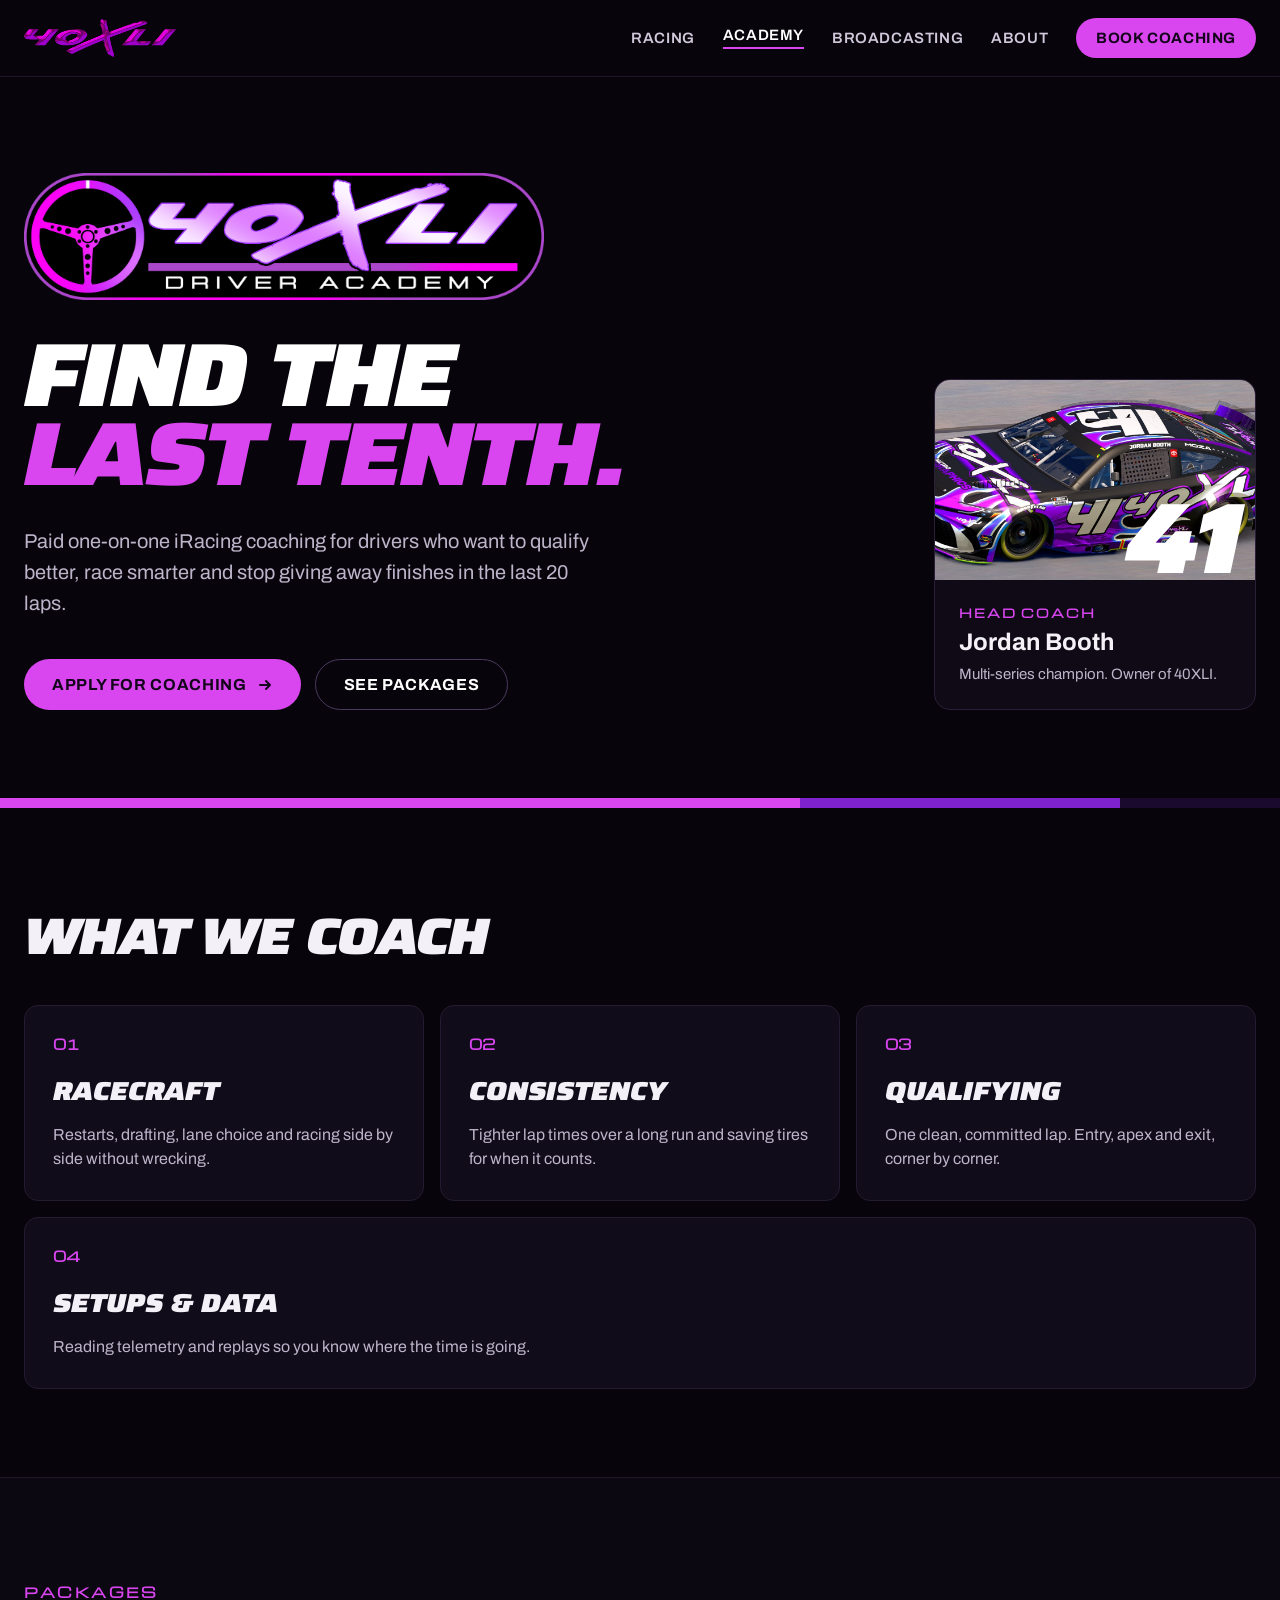
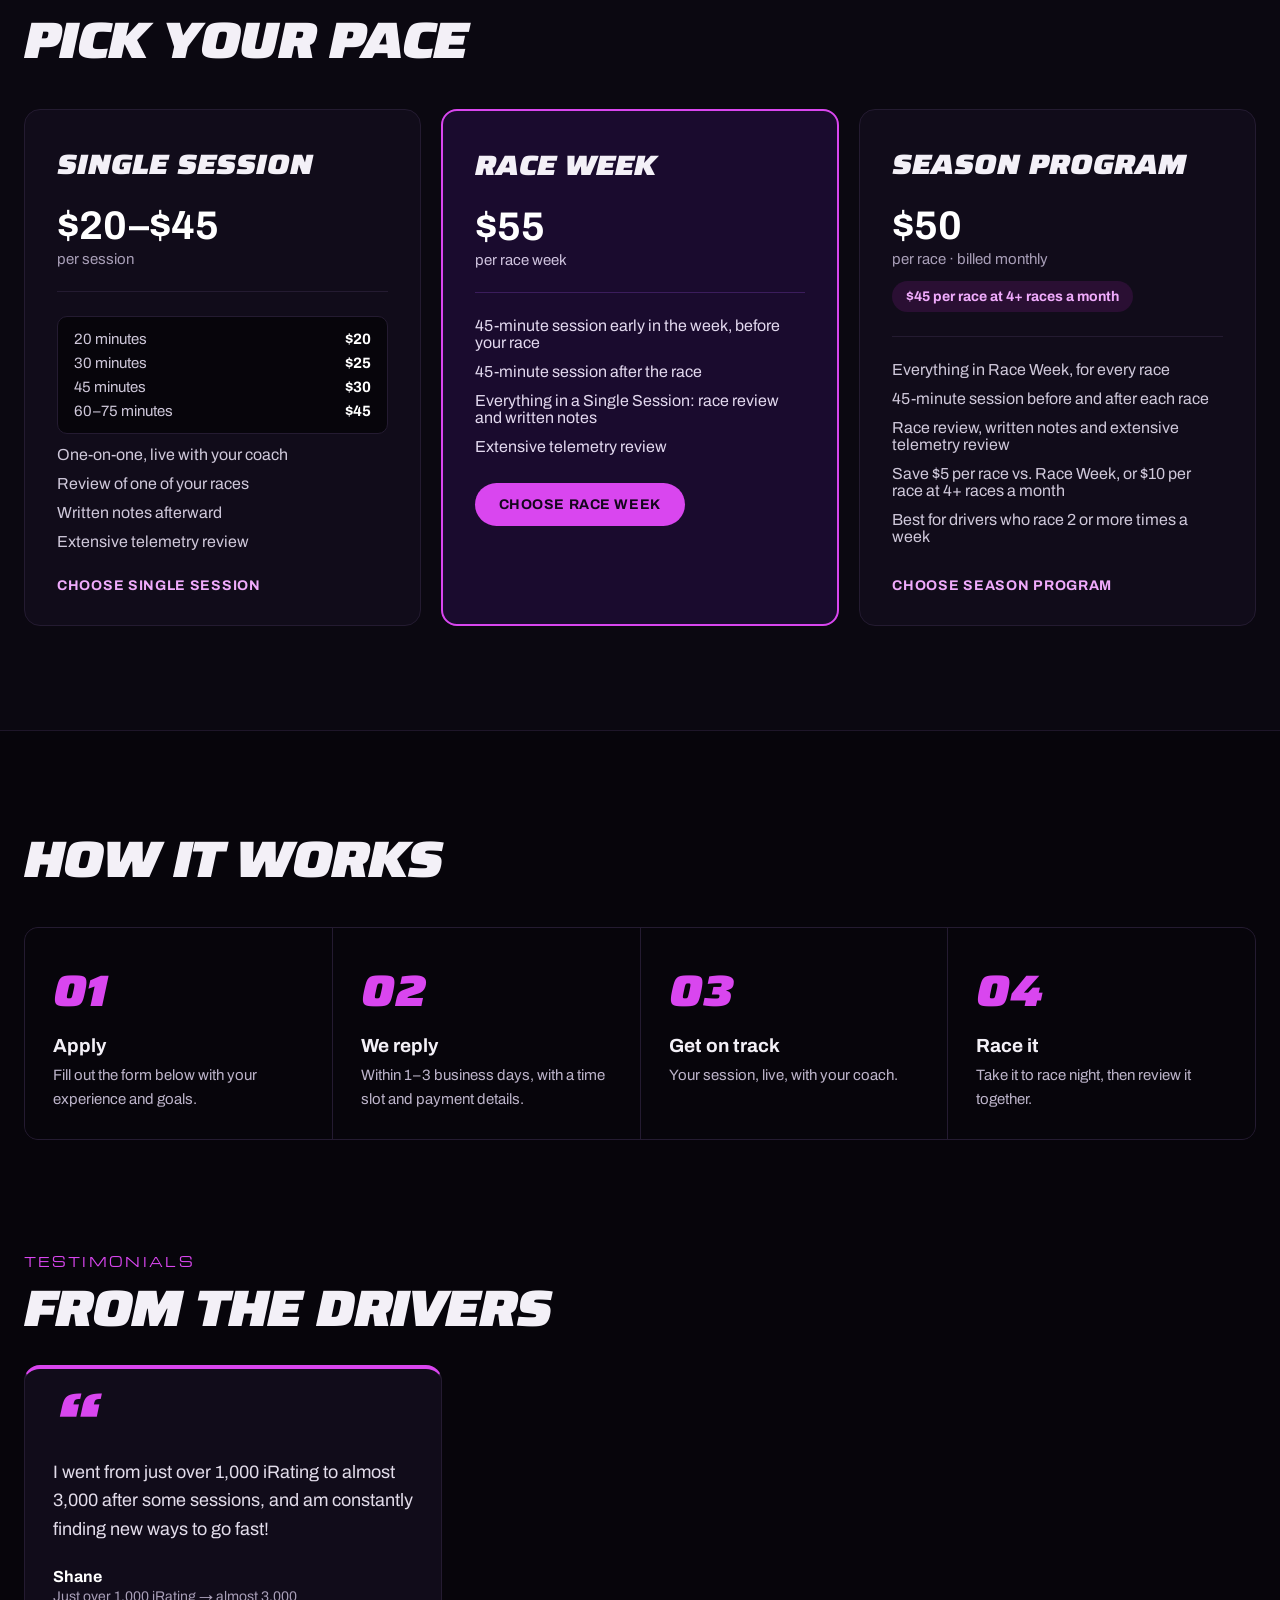
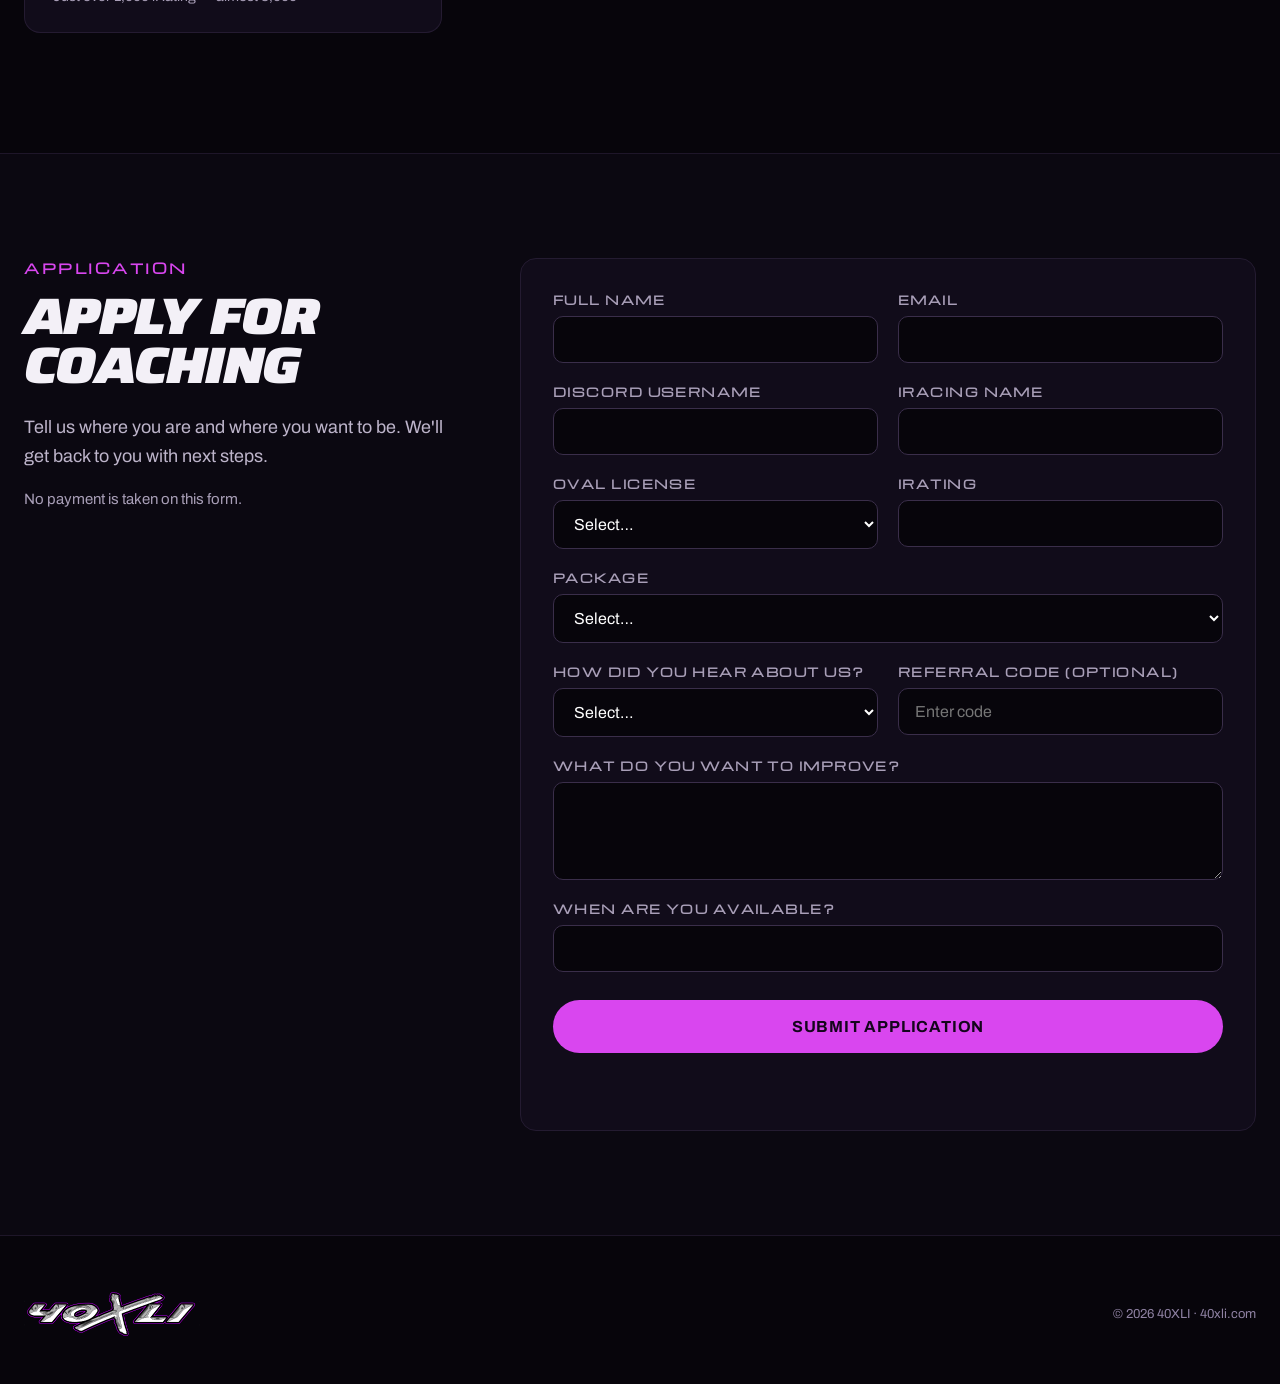
==== commit 3b3df728: "Season Program: $45 per race at 4+ races a month Co-Authored-By: Claude Opus 5.5 <noreply@anthropic." ====
--- a/academy/index.html
+++ b/academy/index.html
@@ -138,12 +138,13 @@
           <p style="margin: 0px; font-family: Saira, sans-serif; font-stretch: 125%; font-style: italic; font-weight: 900; font-size: 28px; text-transform: uppercase;">Season Program</p>
           <p style="margin: 18px 0px 0px; font-size: 40px; font-weight: 700; color: rgb(255, 255, 255);">$50</p>
           <p style="margin: 4px 0px 0px; font-size: 15px; color: rgb(169, 159, 184);">per race · billed monthly</p>
+          <p style="margin: 14px 0px 0px; align-self: flex-start; font-size: 14px; font-weight: 700; color: rgb(240, 171, 252); background: rgb(42, 15, 51); padding: 8px 14px; border-radius: 999px;">$45 per race at 4+ races a month</p>
           <div style="margin: 24px 0px; height: 1px; background: rgb(36, 27, 49);"></div>
           <div style="display: flex; flex-direction: column; gap: 12px; font-size: 16px; color: rgb(207, 200, 218);">
             <span>Everything in Race Week, for every race</span>
             <span>45-minute session before and after each race</span>
             <span>Race review, written notes and extensive telemetry review</span>
-            <span>Save $5 per race vs. Race Week</span>
+            <span>Save $5 per race vs. Race Week, or $10 per race at 4+ races a month</span>
             <span>Best for drivers who race 2 or more times a week</span>
           </div>
           <a href="#apply" style="margin-top: auto; padding-top: 28px; color: rgb(240, 171, 252); font-weight: 700; text-transform: uppercase; letter-spacing: 0.05em; font-size: 14px; text-decoration: none;">Choose season program</a>
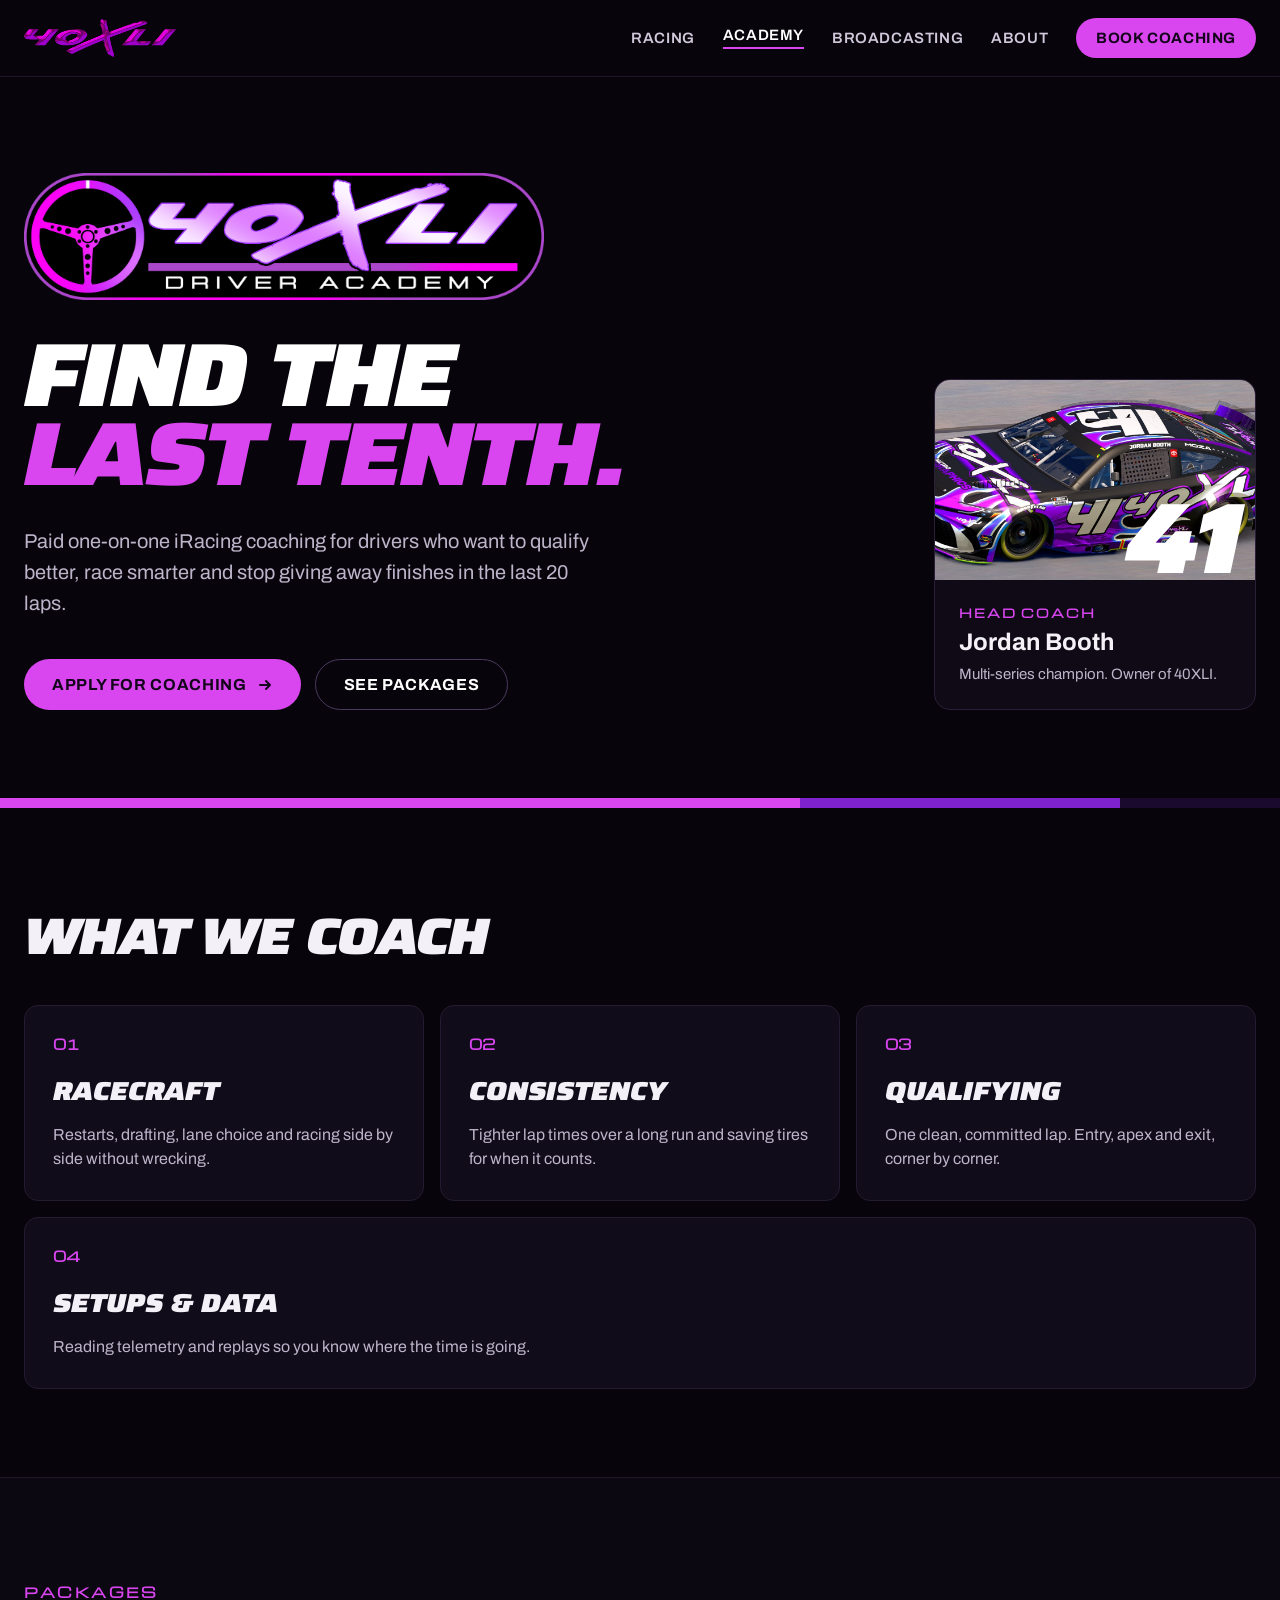
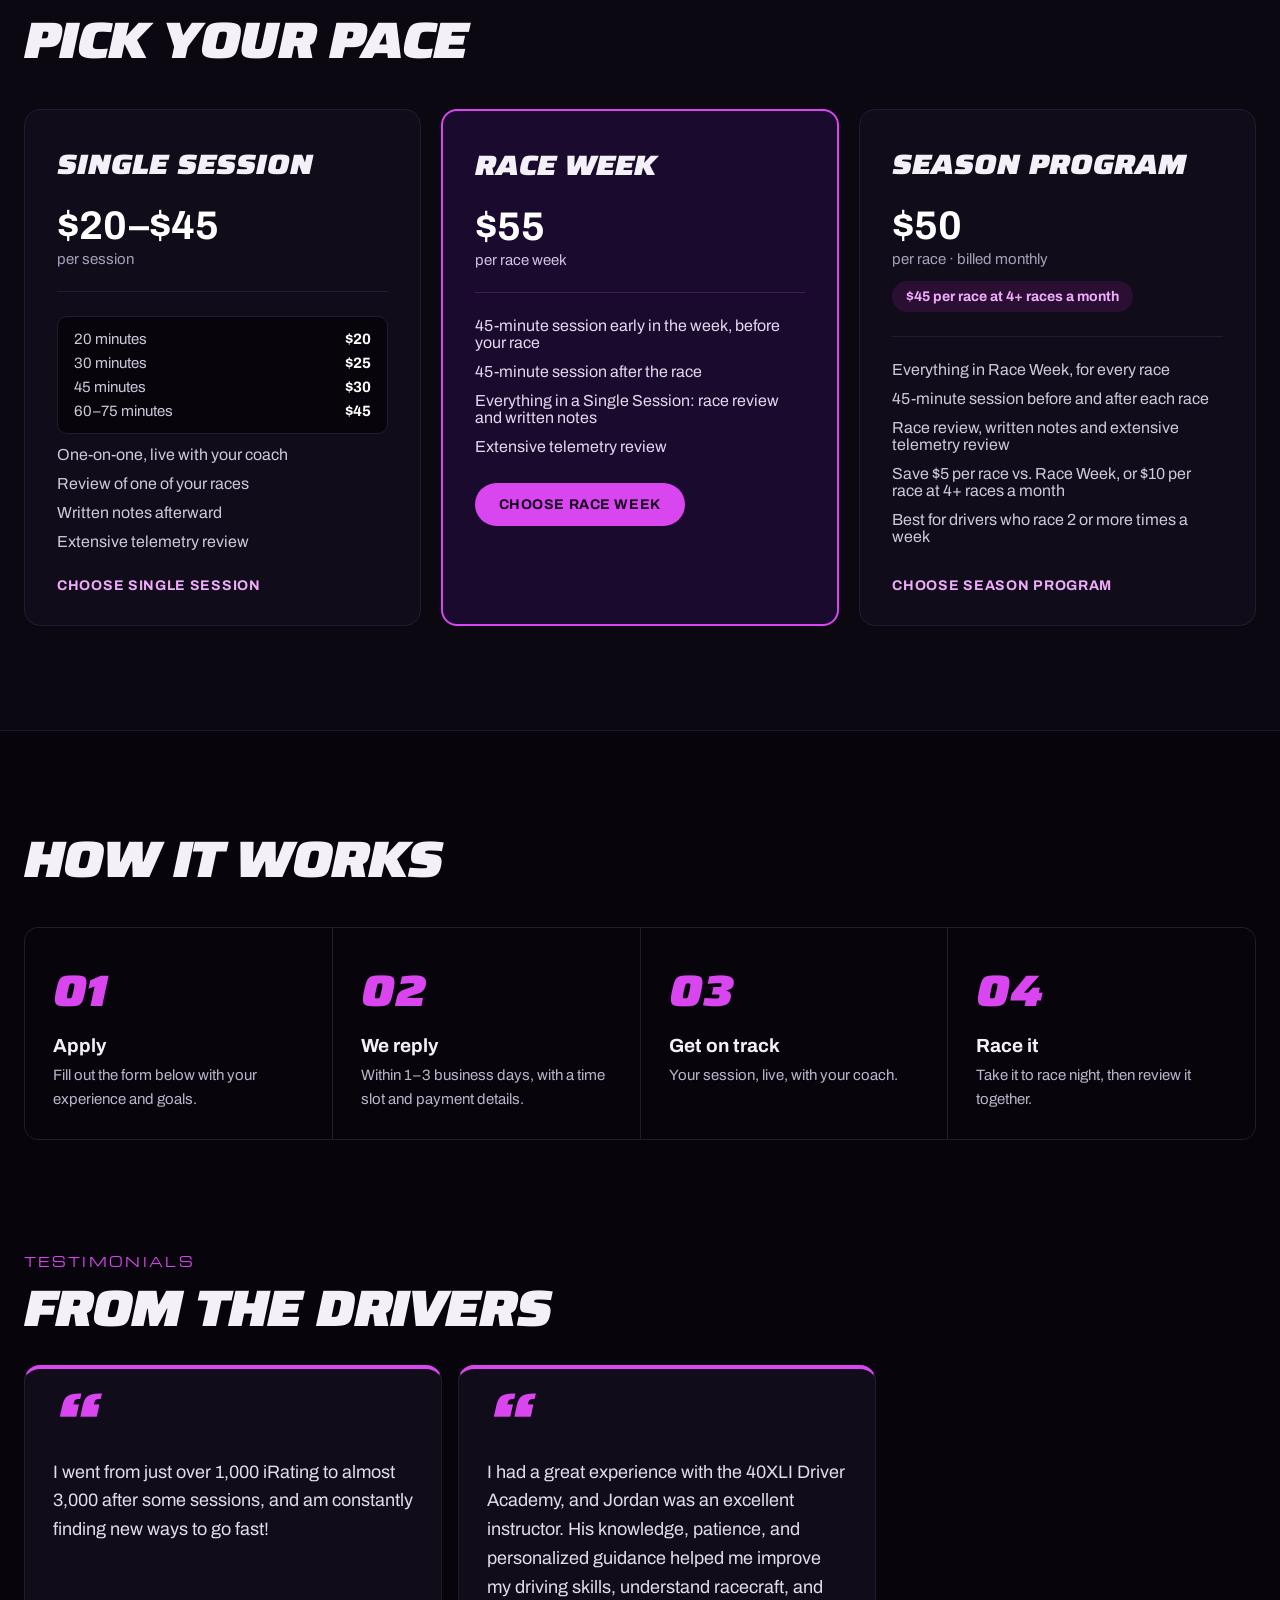
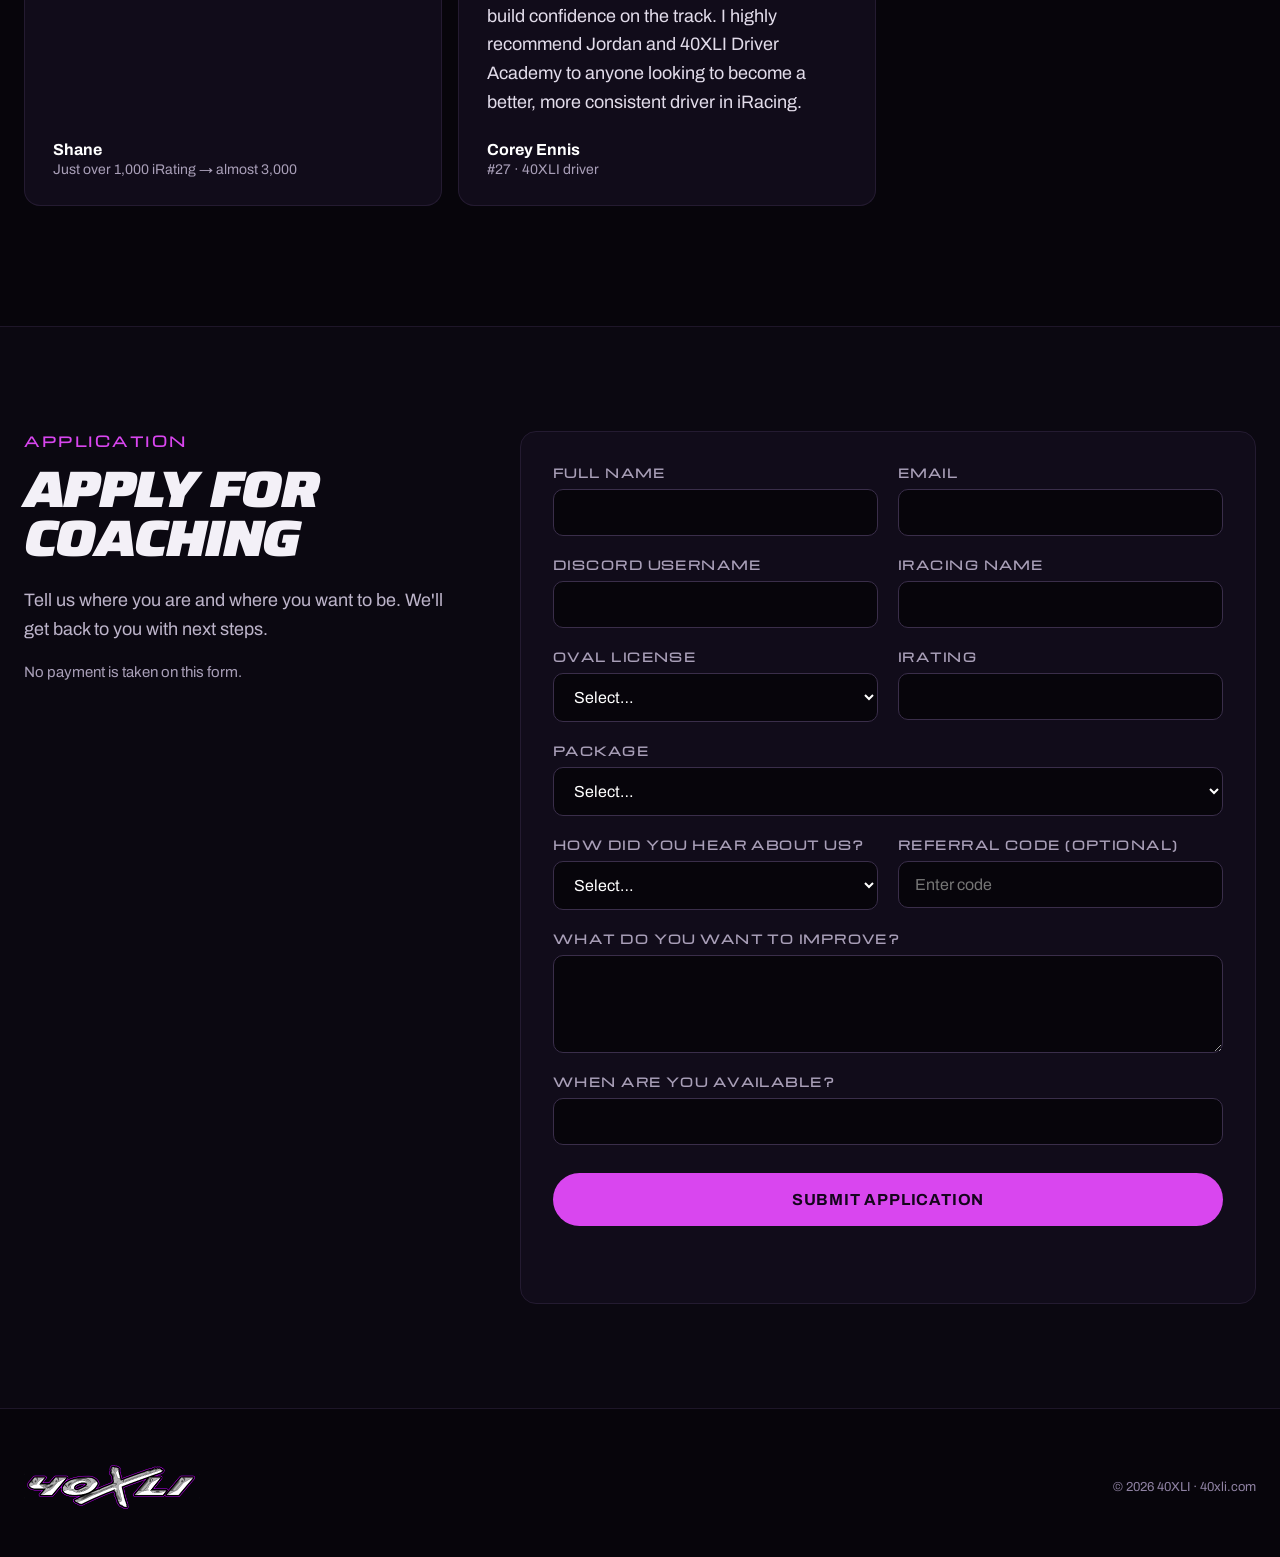
==== commit a6dea710: "Academy: add Corey Ennis testimonial Co-Authored-By: Claude Opus 5.5 <noreply@anthropic.com> Claude-" ====
--- a/academy/index.html
+++ b/academy/index.html
@@ -198,6 +198,15 @@
             <p style="margin: 4px 0px 0px; font-size: 14px; color: rgb(169, 159, 184);"><span class="sc-interp">Just over 1,000 iRating → almost 3,000</span></p>
           </figcaption>
         </figure>
+        
+        <figure style="flex: 0 0 360px; max-width: 85vw; scroll-snap-align: start; margin: 0px; display: flex; flex-direction: column; background: rgb(17, 12, 26); border-width: 4px 1px 1px; border-style: solid; border-color: rgb(217, 70, 239) rgb(36, 27, 49) rgb(36, 27, 49); border-image: initial; border-radius: 16px; padding: 28px;">
+          <span aria-hidden="true" style="font-family: Saira, sans-serif; font-stretch: 125%; font-style: italic; font-weight: 900; font-size: 72px; line-height: 0.6; color: rgb(217, 70, 239);">“</span>
+          <blockquote style="margin: 18px 0px 0px; font-size: 18px; line-height: 1.6; color: rgb(226, 220, 234);">I had a great experience with the 40XLI Driver Academy, and Jordan was an excellent instructor. His knowledge, patience, and personalized guidance helped me improve my driving skills, understand racecraft, and build confidence on the track. I highly recommend Jordan and 40XLI Driver Academy to anyone looking to become a better, more consistent driver in iRacing.</blockquote>
+          <figcaption style="margin-top: auto; padding-top: 24px;">
+            <p style="margin: 0px; font-weight: 700; font-size: 16px; color: rgb(255, 255, 255);"><span class="sc-interp">Corey Ennis</span></p>
+            <p style="margin: 4px 0px 0px; font-size: 14px; color: rgb(169, 159, 184);"><span class="sc-interp">#27 · 40XLI driver</span></p>
+          </figcaption>
+        </figure>
       
     </div>
   </section>
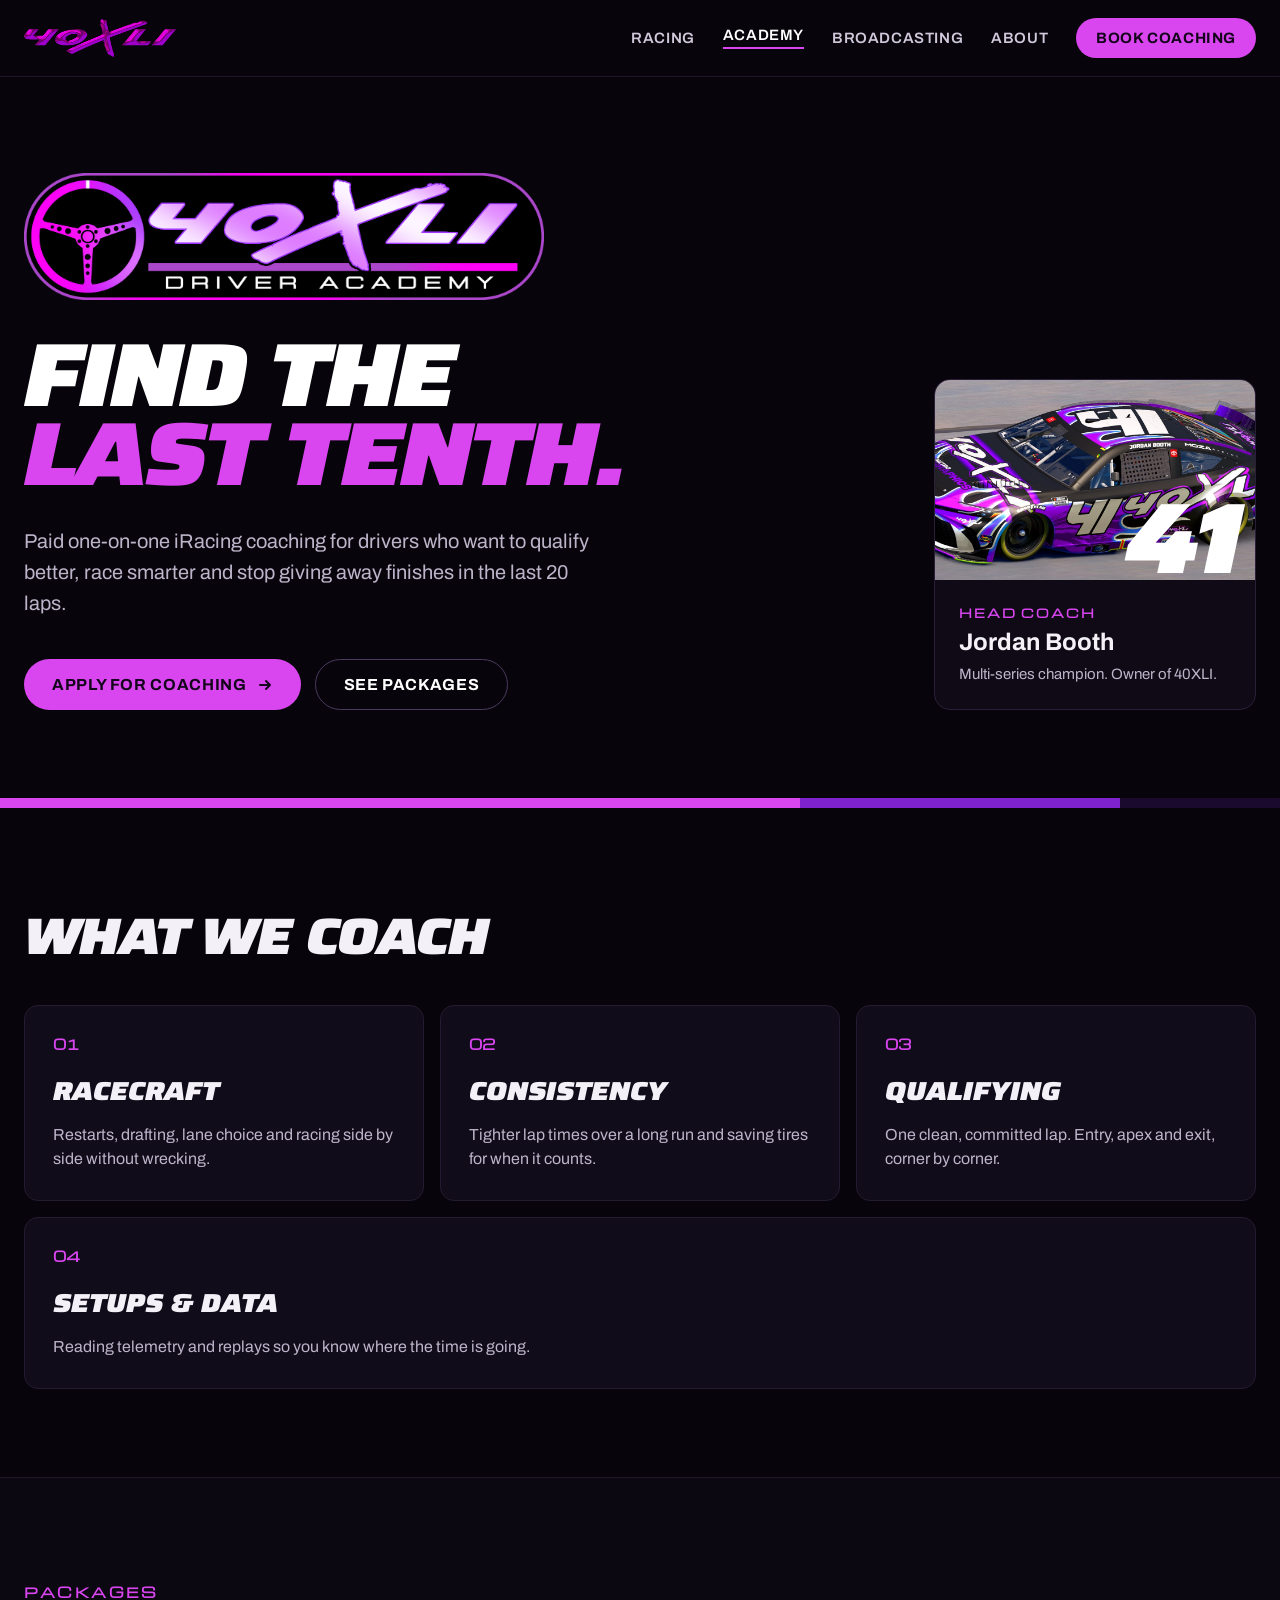
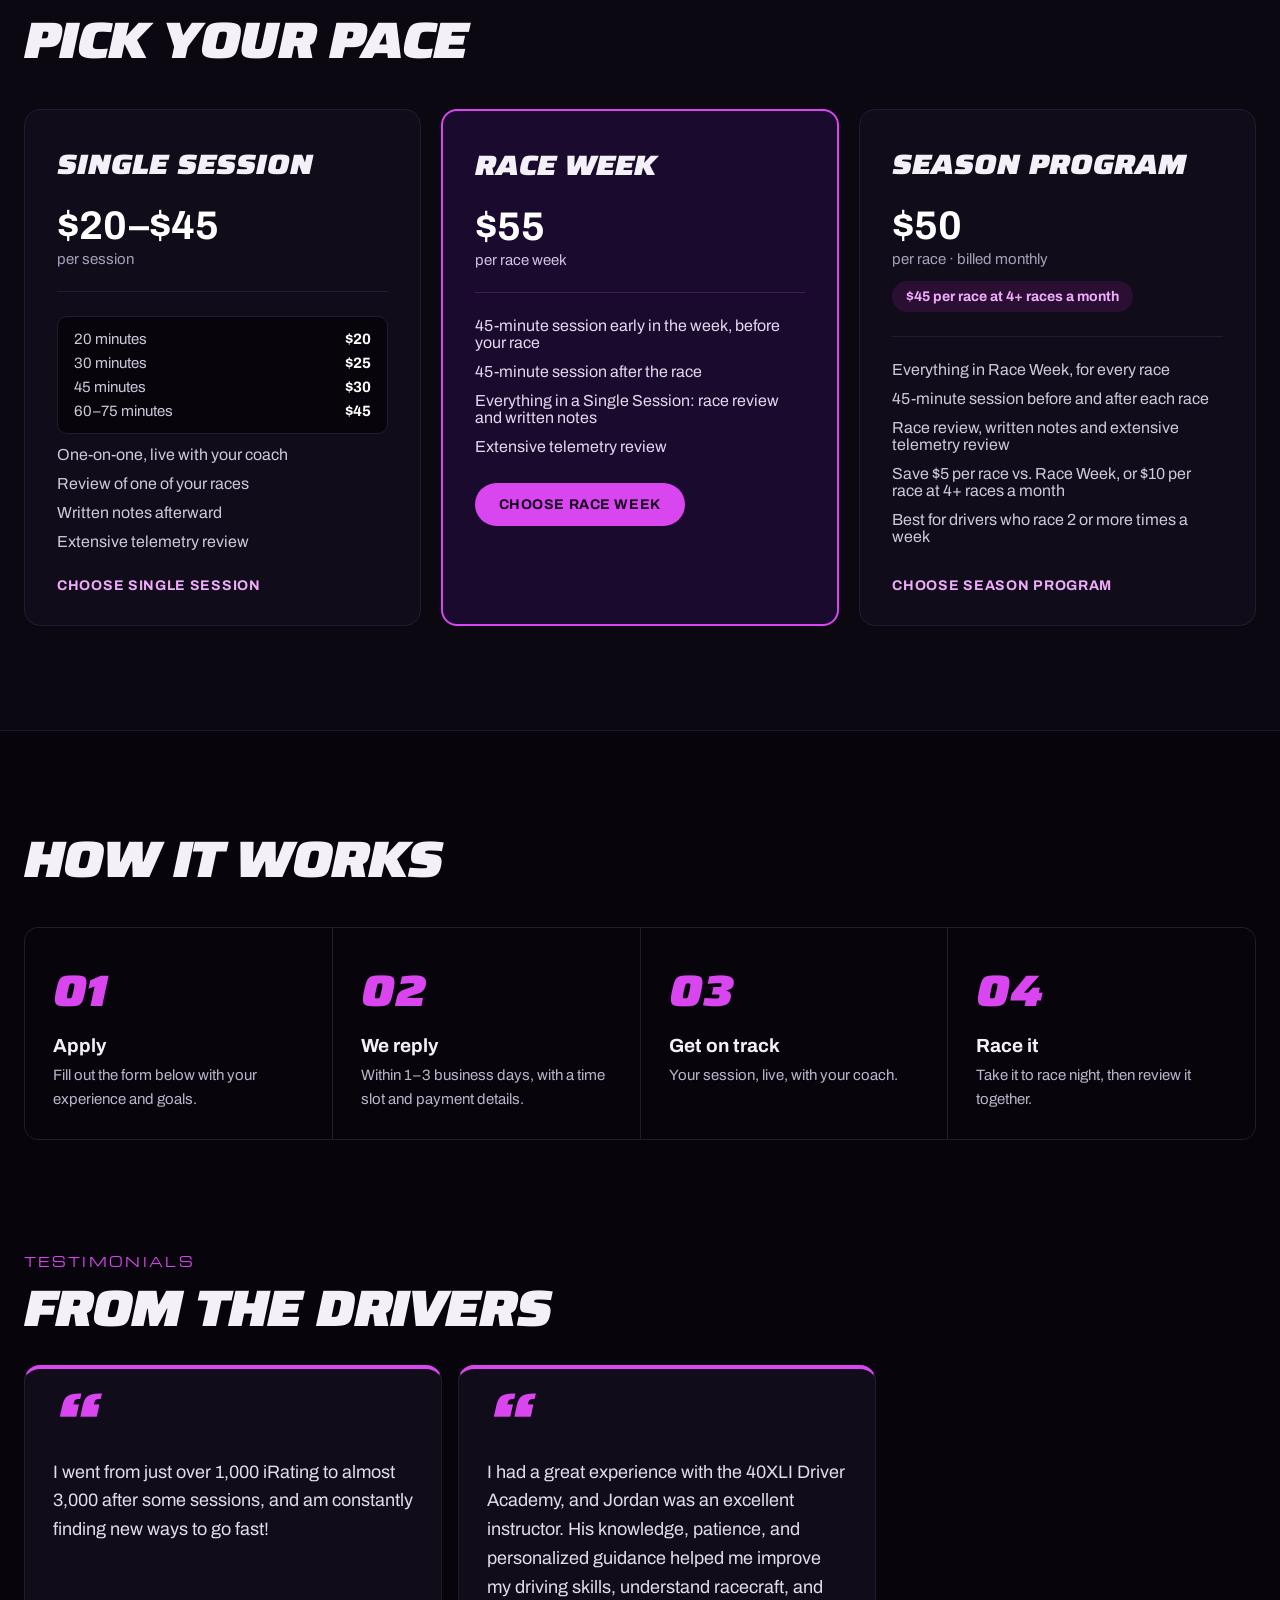
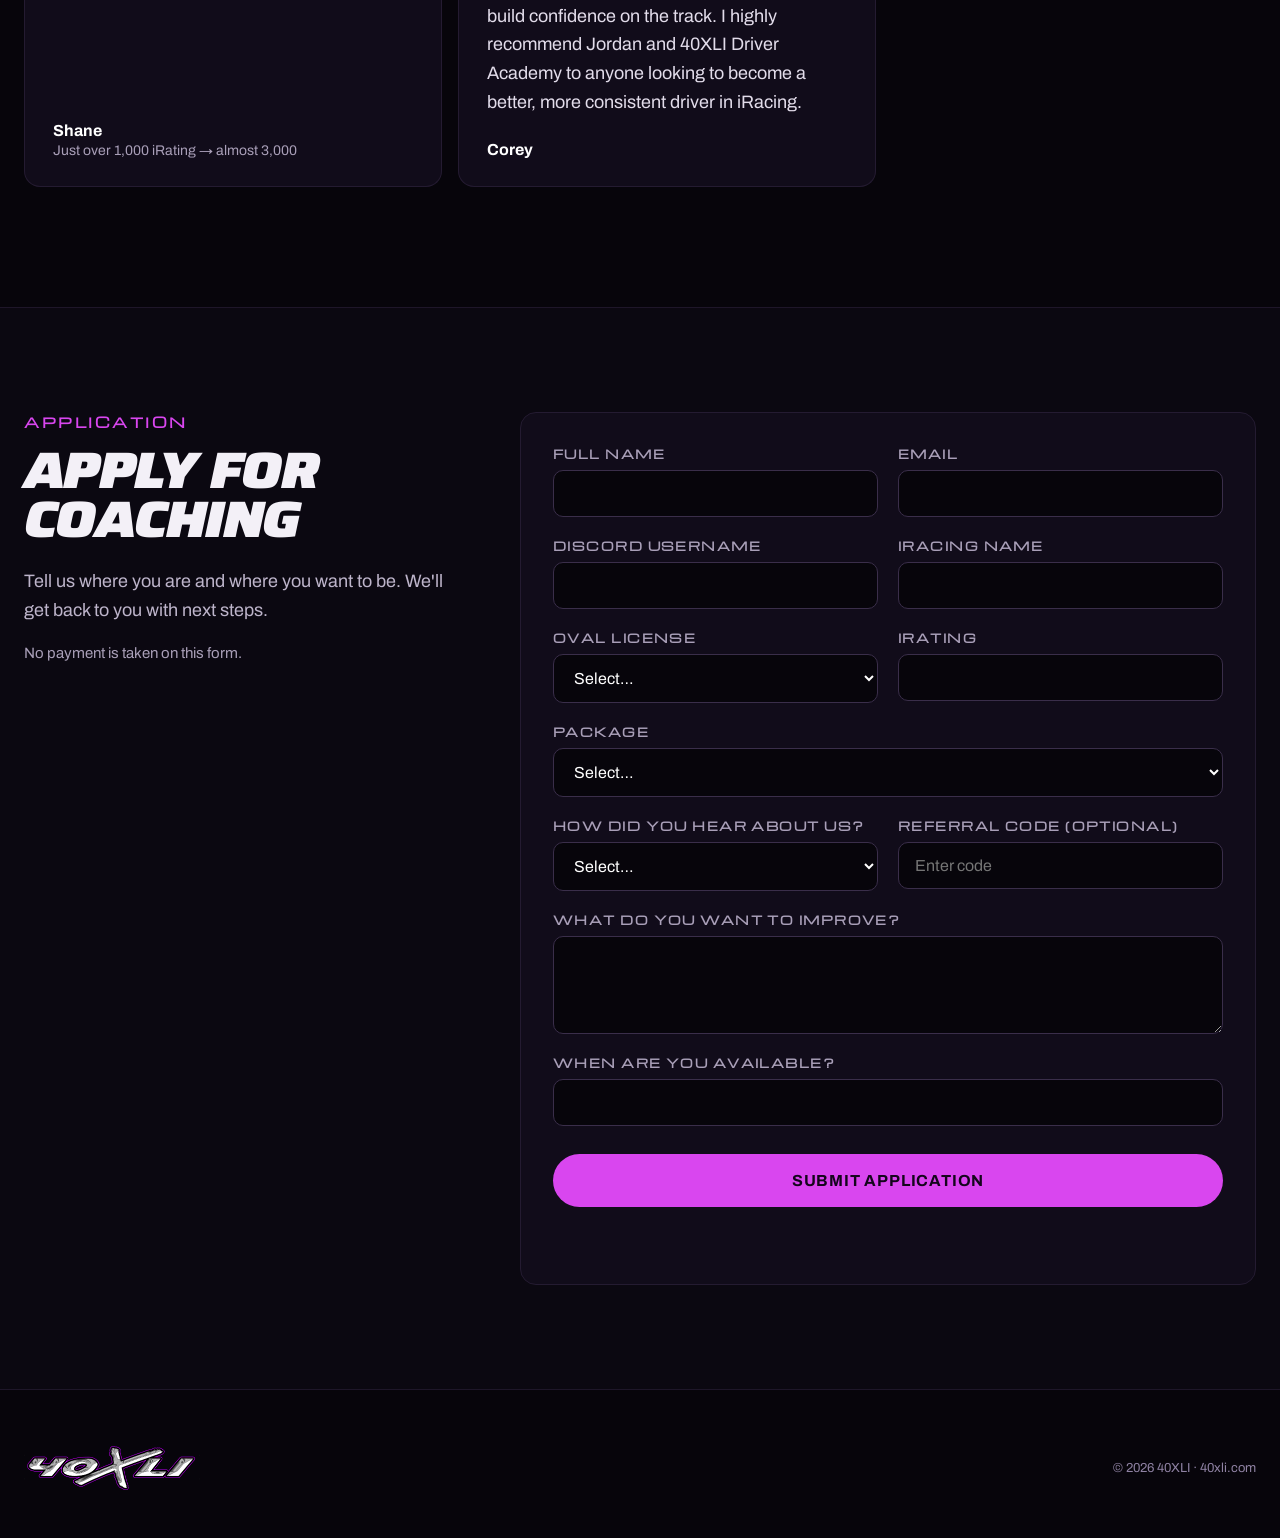
==== commit db816907: "Academy: Corey's testimonial shows first name only Co-Authored-By: Claude Opus 5.5 <noreply@anthropi" ====
--- a/academy/index.html
+++ b/academy/index.html
@@ -203,8 +203,7 @@
           <span aria-hidden="true" style="font-family: Saira, sans-serif; font-stretch: 125%; font-style: italic; font-weight: 900; font-size: 72px; line-height: 0.6; color: rgb(217, 70, 239);">“</span>
           <blockquote style="margin: 18px 0px 0px; font-size: 18px; line-height: 1.6; color: rgb(226, 220, 234);">I had a great experience with the 40XLI Driver Academy, and Jordan was an excellent instructor. His knowledge, patience, and personalized guidance helped me improve my driving skills, understand racecraft, and build confidence on the track. I highly recommend Jordan and 40XLI Driver Academy to anyone looking to become a better, more consistent driver in iRacing.</blockquote>
           <figcaption style="margin-top: auto; padding-top: 24px;">
-            <p style="margin: 0px; font-weight: 700; font-size: 16px; color: rgb(255, 255, 255);"><span class="sc-interp">Corey Ennis</span></p>
-            <p style="margin: 4px 0px 0px; font-size: 14px; color: rgb(169, 159, 184);"><span class="sc-interp">#27 · 40XLI driver</span></p>
+            <p style="margin: 0px; font-weight: 700; font-size: 16px; color: rgb(255, 255, 255);"><span class="sc-interp">Corey</span></p>
           </figcaption>
         </figure>
       
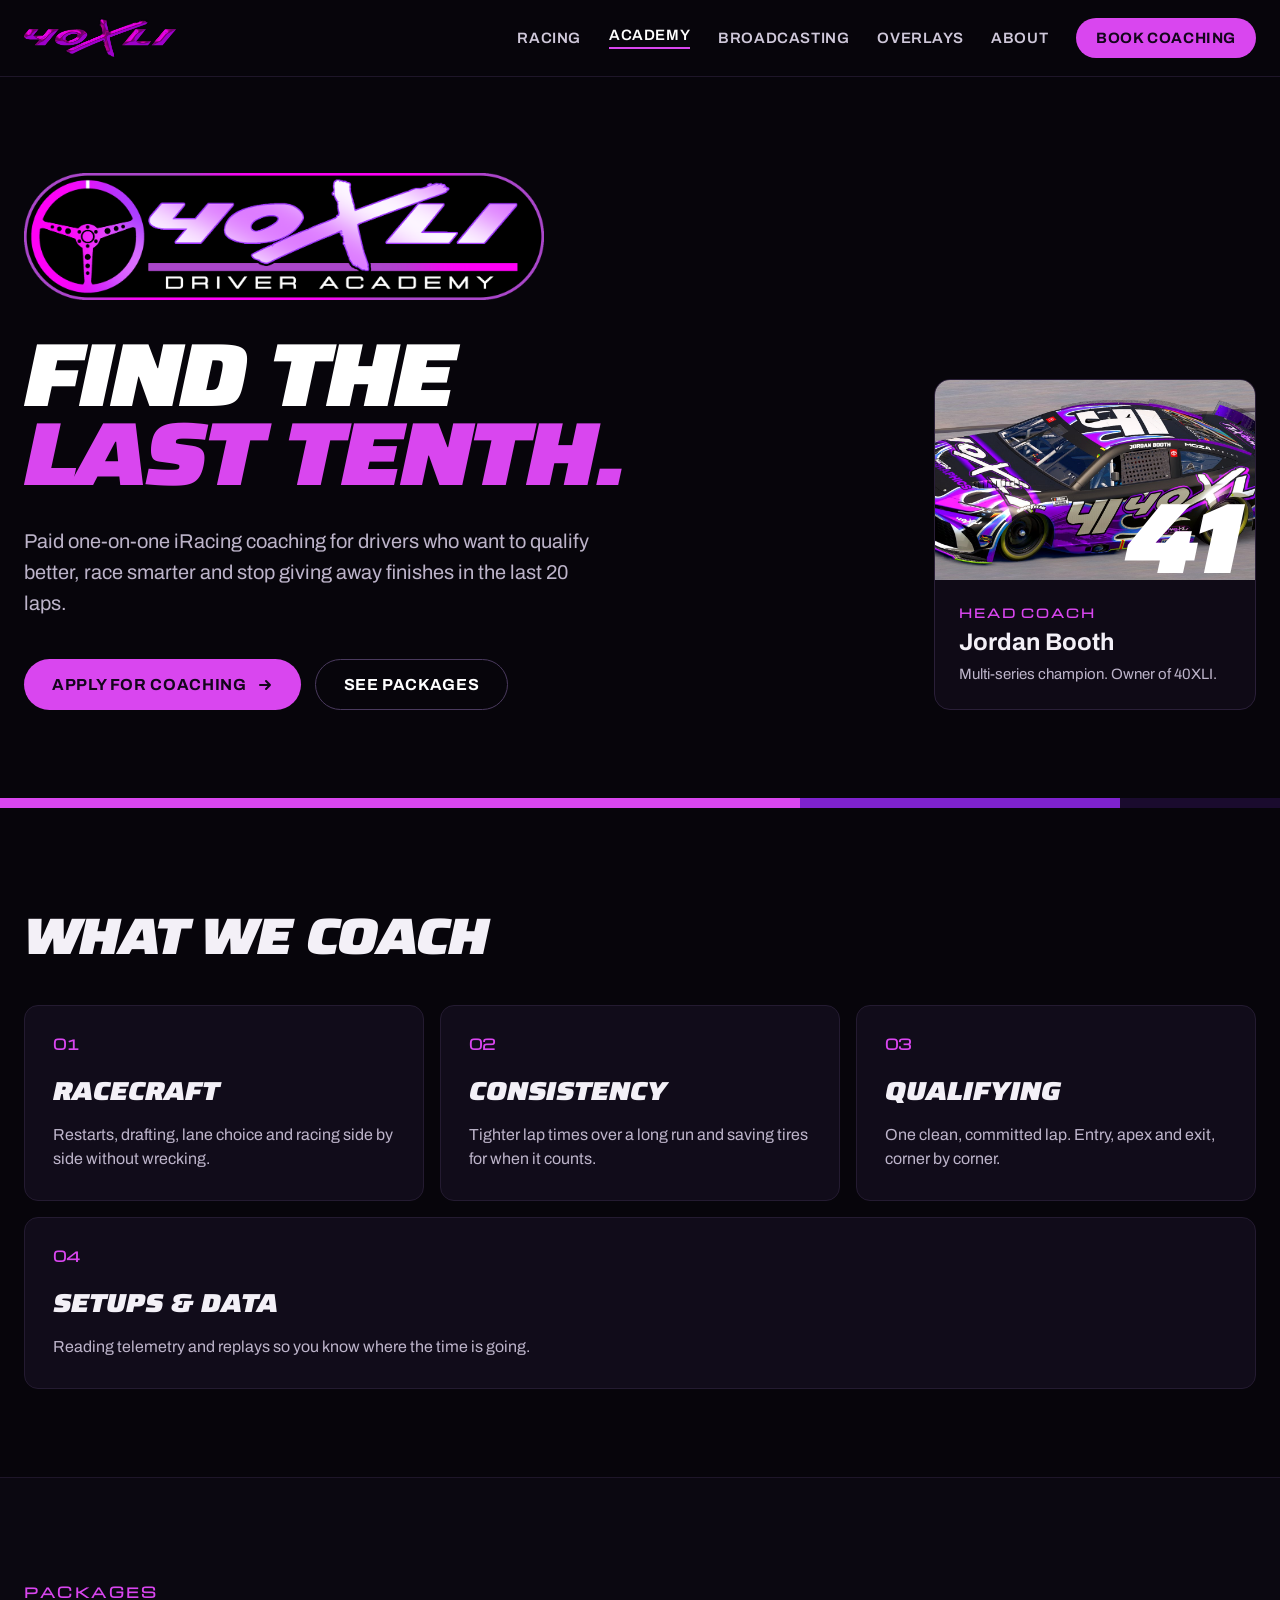
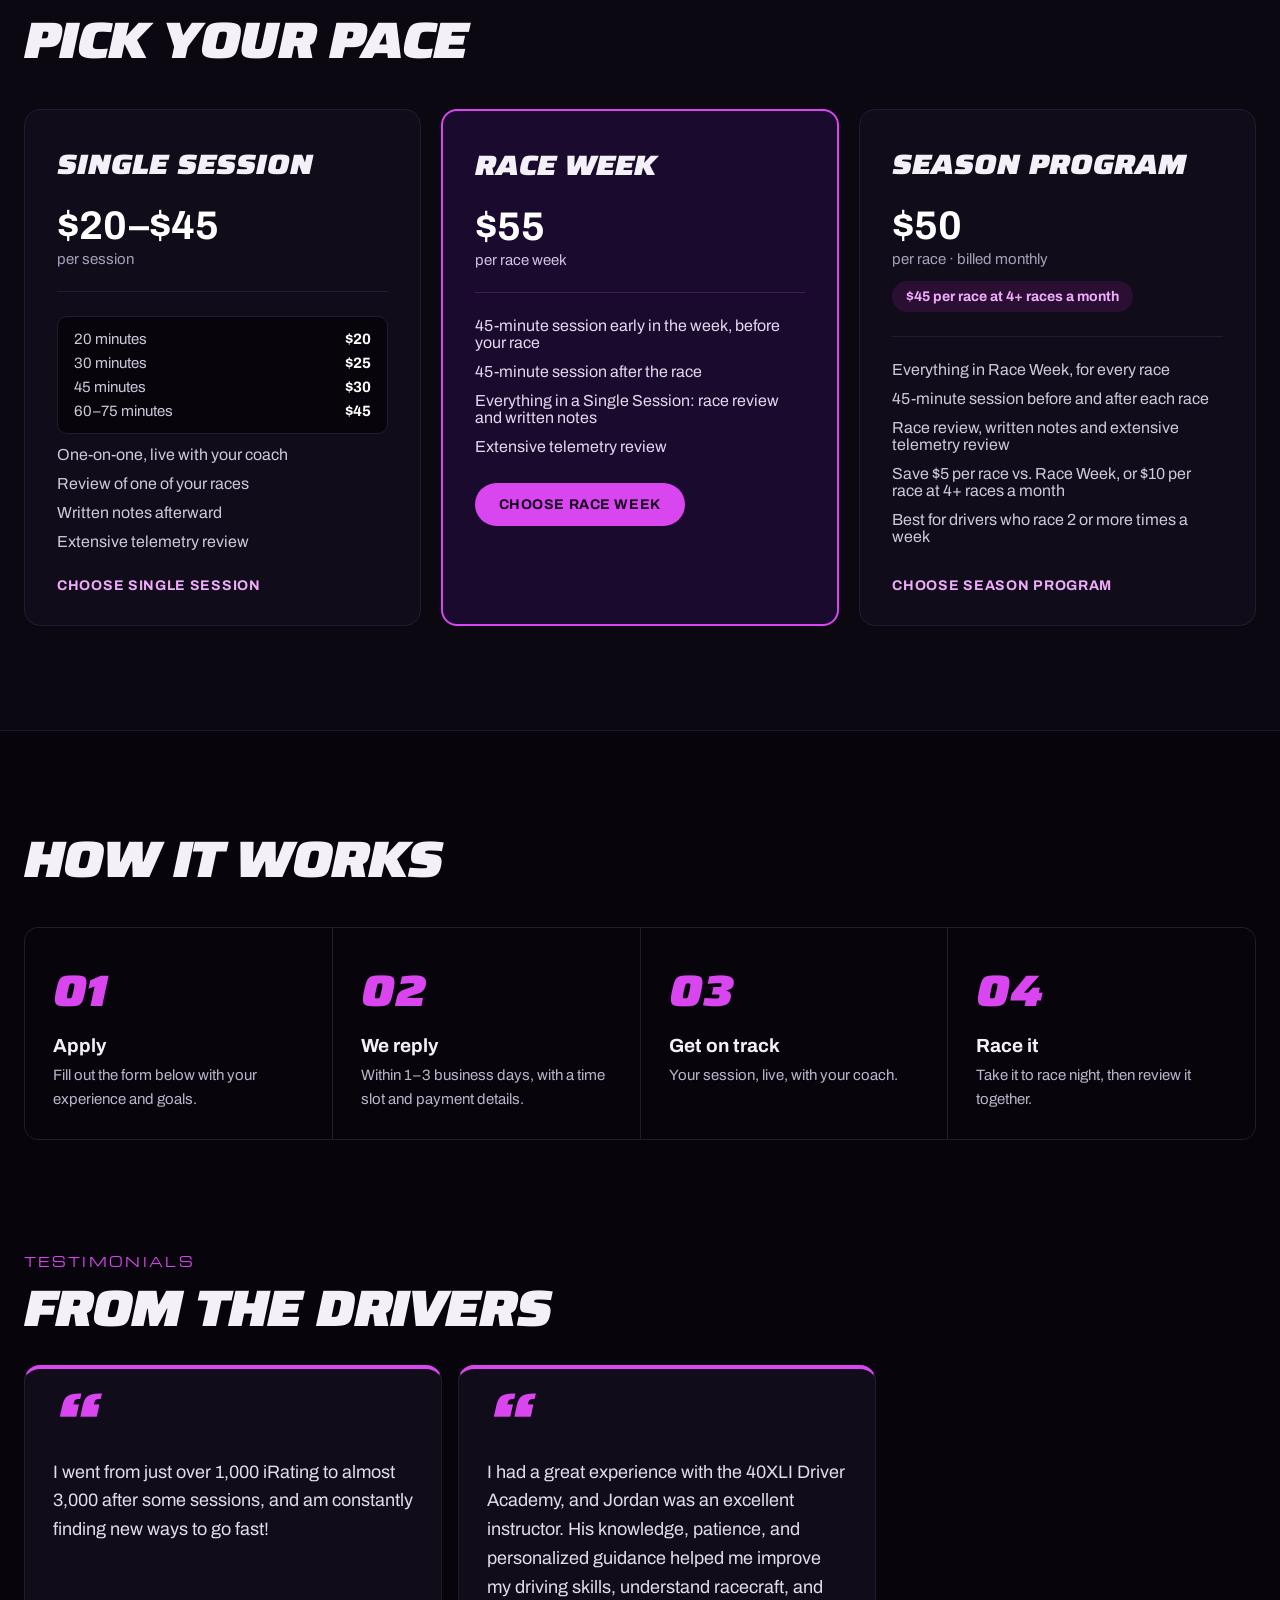
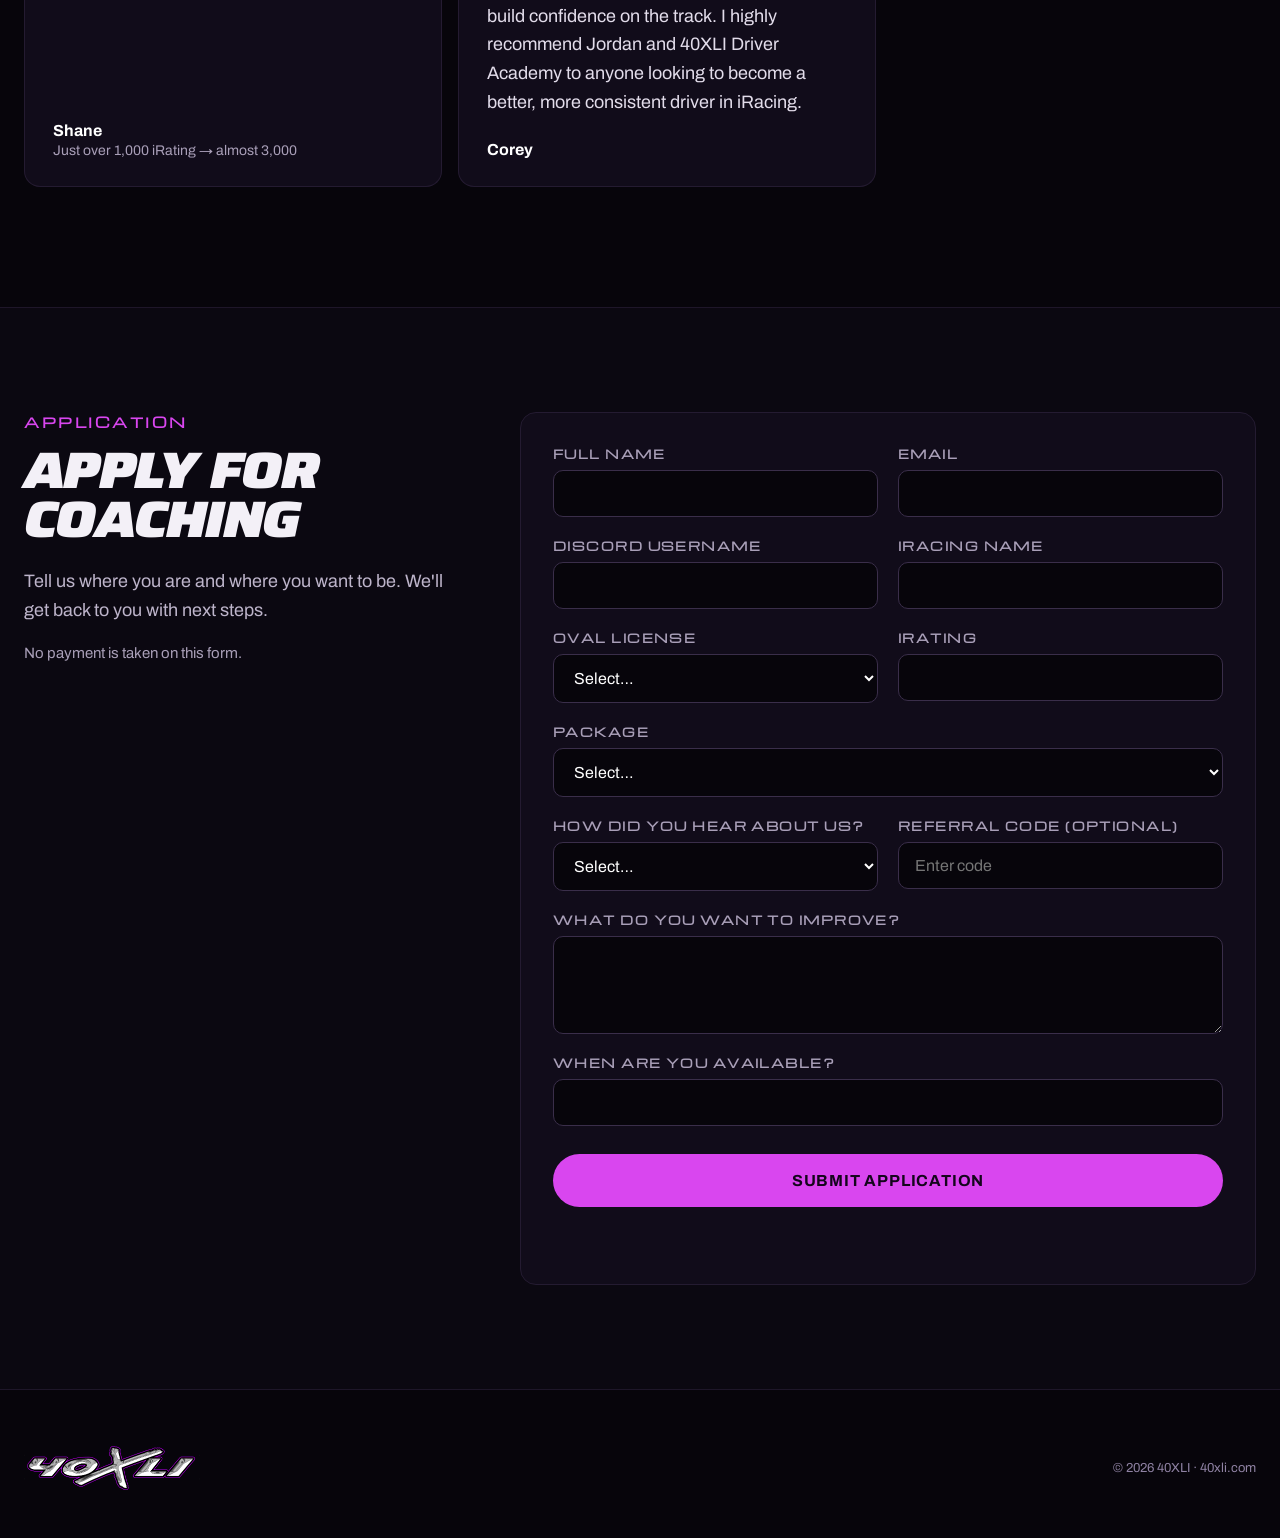
==== commit e5348c63: "Add Overlays to site menu and publish update file - Overlays link in the main menu on every page and" ====
--- a/academy/index.html
+++ b/academy/index.html
@@ -32,6 +32,7 @@
         <a href="../#racing" style="color: rgb(207, 200, 218); text-decoration: none;">Racing</a>
         <a href="../academy/" style="color: rgb(255, 255, 255); text-decoration: none; border-bottom: 2px solid rgb(217, 70, 239); padding-bottom: 4px;">Academy</a>
         <a href="../broadcasting/" style="color: rgb(207, 200, 218); text-decoration: none;">Broadcasting</a>
+        <a href="../overlays/" style="color: rgb(207, 200, 218); text-decoration: none;">Overlays</a>
         <a href="../#about" style="color: rgb(207, 200, 218); text-decoration: none;">About</a>
         <a href="#apply" style="background: rgb(217, 70, 239); color: rgb(20, 5, 28); text-decoration: none; padding: 12px 20px; border-radius: 999px; font-weight: 700;">Book coaching</a>
       </div>
@@ -281,5 +282,6 @@
     <span style="align-self: center;">© 2026 40XLI · 40xli.com</span>
   </footer></div>
 <script src="../assets/site.js" defer></script>
+<!-- Cloudflare Web Analytics --><script type='module' src='https://static.cloudflareinsights.com/beacon.min.js' data-cf-beacon='{"token": "978e2b52c1194701a52cca0dc9f64d74"}'></script><!-- End Cloudflare Web Analytics -->
 </body>
 </html>
--- a/assets/site.css
+++ b/assets/site.css
@@ -29,13 +29,12 @@
 /* championships: equal-width cards so an odd one out doesn't stretch across the row */
 .champ-grid { display: grid !important; grid-template-columns: repeat(auto-fill, minmax(300px, 1fr)); }
 
-/* home page photo header: full-width banner that fades into the headline */
+/* home page photo header: clean full-width photo, headline starts below it */
 .home-banner {
-  height: clamp(240px, 38vw, 520px);
+  height: clamp(220px, 34vw, 480px);
   background:
-    linear-gradient(180deg, rgba(7,5,11,.15) 0%, rgba(7,5,11,0) 35%, rgba(7,5,11,.55) 75%, #07050B 100%),
-    url("img/home-hero-talladega-pack.jpg") 50% 52% / cover no-repeat;
+    linear-gradient(180deg, rgba(7,5,11,0) 0%, rgba(7,5,11,0) 70%, #07050B 100%),
+    url("img/home-hero-talladega-pack.jpg?v=2") 50% 50% / cover no-repeat;
 }
-.home-hero > section { position: relative; margin-top: clamp(-150px, -9vw, -40px) !important; padding-top: 0 !important; }
-.home-hero aside { background: rgba(15, 10, 22, .9) !important; backdrop-filter: blur(6px); -webkit-backdrop-filter: blur(6px); }
-.home-hero h1 { text-shadow: 0 4px 24px rgba(7,5,11,.6); }
+.home-hero > section { position: relative; padding-top: 56px !important; }
+@media (max-width: 760px) { .home-hero > section { padding-top: 32px !important; } }
